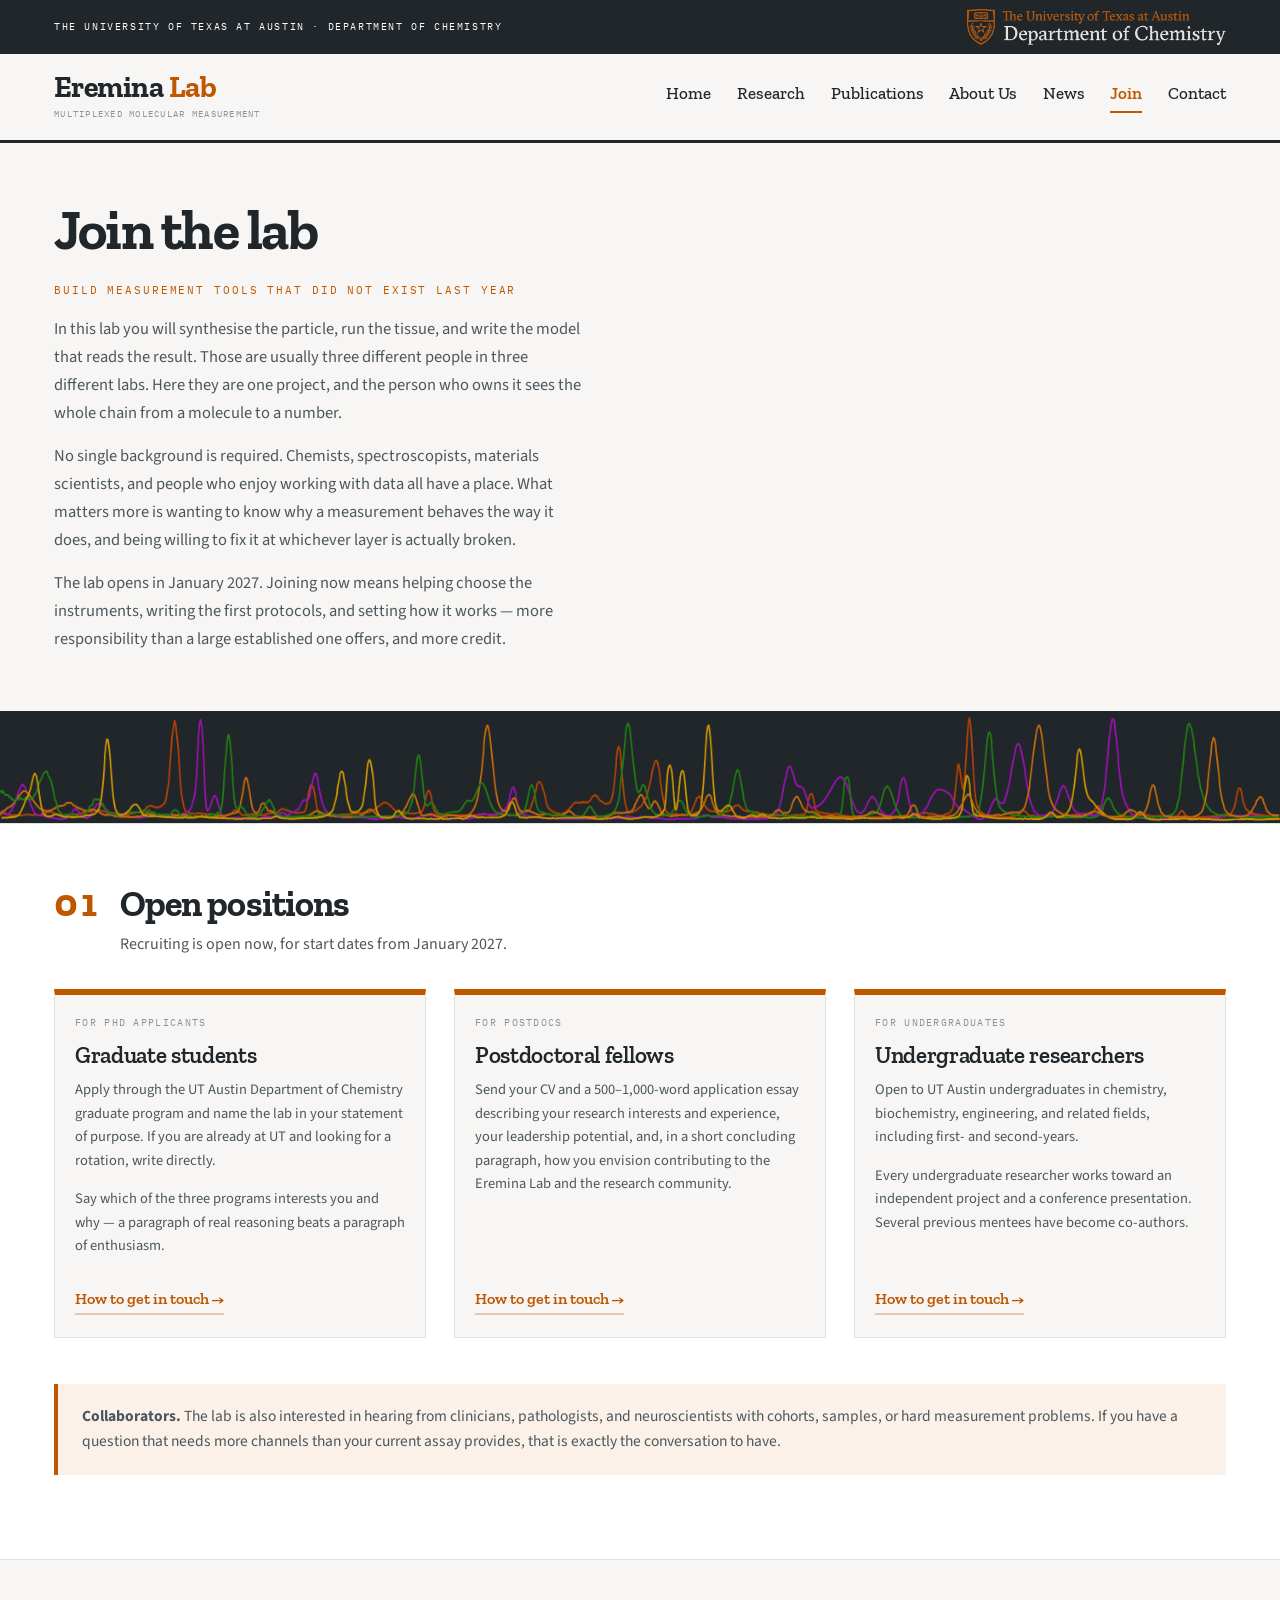
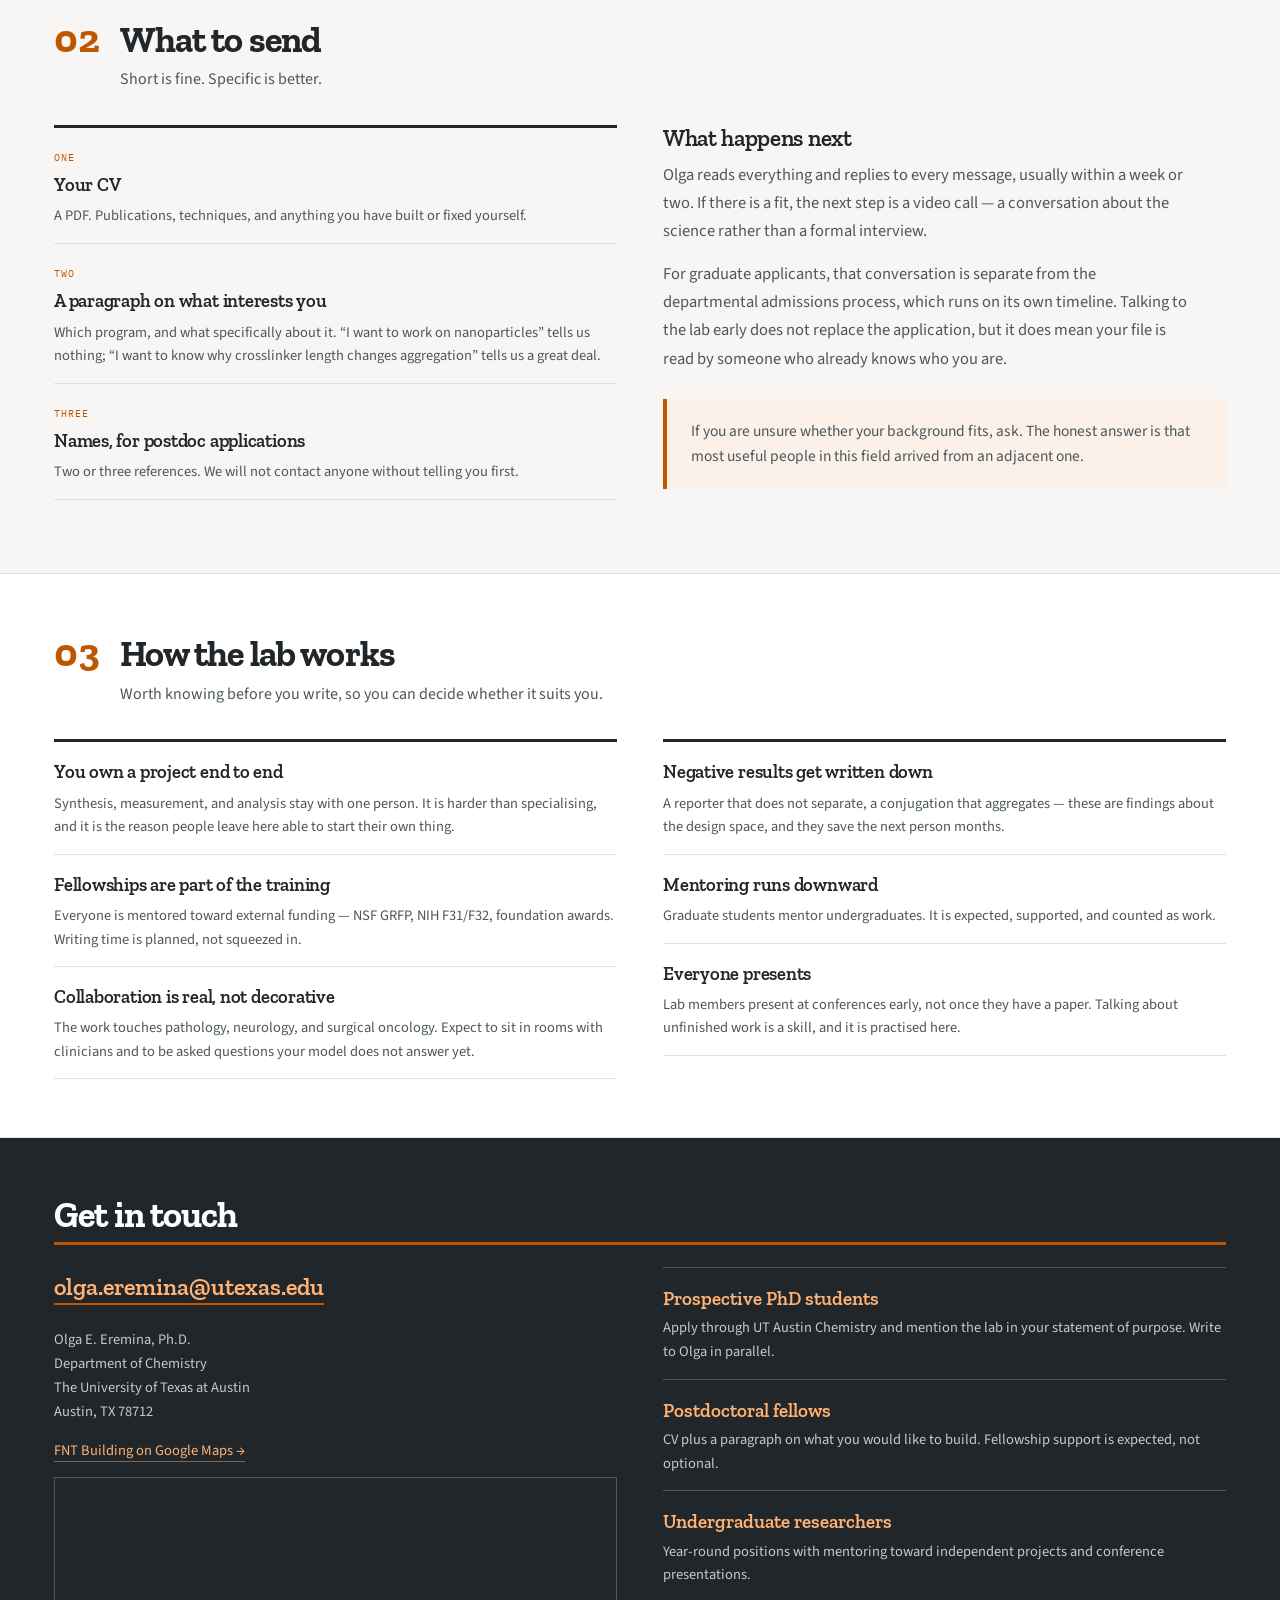
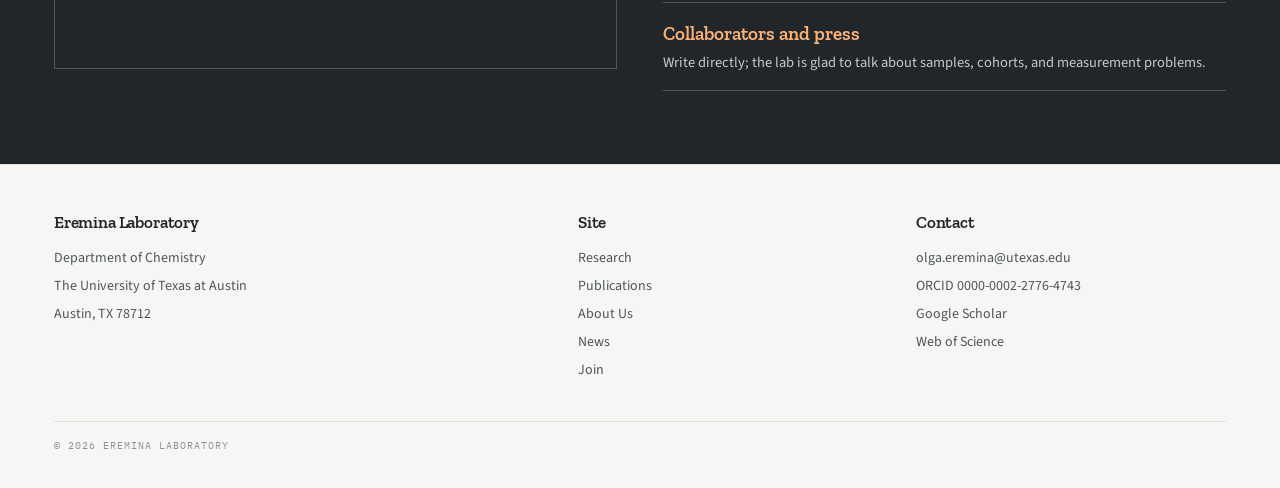
==== join.html @ a2fb1c4e "Email: olga.eremina@utexas.edu" ====
<!doctype html>
<html lang="en">
<head>
<meta charset="utf-8">
<meta name="viewport" content="width=device-width, initial-scale=1">
<meta name="robots" content="noindex, nofollow"><!-- TODO remove at launch. Do not also block crawlers in robots.txt: they must fetch the page to see this. -->
<title>Join the lab — Eremina Lab</title>
<meta name="description" content="Open positions for graduate students, postdoctoral fellows, and undergraduate researchers in the Eremina Laboratory, Department of Chemistry, UT Austin.">
<link rel="preconnect" href="https://fonts.googleapis.com">
<link rel="preconnect" href="https://fonts.gstatic.com" crossorigin>
<link href="https://fonts.googleapis.com/css2?family=Zilla+Slab:ital,wght@0,400;0,500;0,600;0,700;1,400&family=Source+Sans+3:ital,wght@0,400;0,600;1,400&family=IBM+Plex+Mono:wght@400;500&display=swap" rel="stylesheet">
<link rel="stylesheet" href="assets/site.css">
</head>
<body>

<a class="skip" href="#main">Skip to content</a>

<div class="univbar">
  <span><a href="https://www.utexas.edu">The University of Texas at Austin</a> · <a href="https://chemistry.utexas.edu">Department of Chemistry</a></span>
  <a class="utlogo-link" href="https://chemistry.utexas.edu/">
    <img class="utlogo" src="assets/ut-chemistry-logo.png"
         alt="Department of Chemistry home page" width="900" height="125">
  </a>
</div>

<header class="sitehead">
  <a class="brand" href="index.html">
    <b>Eremina <i>Lab</i></b>
    <span>Multiplexed molecular measurement</span>
  </a>
  <button class="navtoggle" type="button">Menu</button>
  <nav class="sitenav" aria-label="Main">
    <ul>
      <li><a href="index.html">Home</a></li>
      <li><a href="research.html">Research</a></li>
      <li><a href="publications.html">Publications</a></li>
      <li><a href="people.html">About Us</a></li>
      <li><a href="news.html">News</a></li>
      <li><a href="join.html" aria-current="page">Join</a></li>
      <li><a href="#contact">Contact</a></li>
    </ul>
  </nav>
</header>

<main id="main">

  <section class="sec">
    <h1>Join the lab</h1>
    <!-- Sentence case in the source; .eyebrow applies text-transform:uppercase,
         so screen readers get real words rather than spelled-out capitals. -->
    <p class="eyebrow">Build measurement tools that did not exist last year</p>
    <div class="prose">
      <p>In this lab you will synthesise the particle, run the tissue, and write the model that reads the result. Those are usually three different people in three different labs. Here they are one project, and the person who owns it sees the whole chain from a molecule to a number.</p>
      <p>No single background is required. Chemists, spectroscopists, materials scientists, and people who enjoy working with data all have a place. What matters more is wanting to know why a measurement behaves the way it does, and being willing to fix it at whichever layer is actually broken.</p>
      <p>The lab opens in January 2027. Joining now means helping choose the instruments, writing the first protocols, and setting how it works — more responsibility than a large established one offers, and more credit.</p>
    </div>
  </section>

  <div class="band strip">
    <img src="assets/research-spectra.png"
         alt="Overlaid Raman spectra of several reporter molecules in orange, green, purple and yellow, each a series of sharp narrow peaks falling at different positions along a shared axis."
         width="3008" height="232">
  </div>

  <!-- ============ positions ============ -->
  <section class="sec white" id="positions">
    <div class="sechead">
      <span class="no">01</span>
      <div>
        <h2>Open positions</h2>
        <p>Recruiting is open now, for start dates from January 2027.</p>
      </div>
    </div>

    <div class="cards">
      <article class="card">
        <p class="code">For PhD applicants</p>
        <h3>Graduate students</h3>
        <p>Apply through the UT Austin Department of Chemistry graduate program and name the lab in your statement of purpose. If you are already at UT and looking for a rotation, write directly.</p>
        <p>Say which of the three programs interests you and why — a paragraph of real reasoning beats a paragraph of enthusiasm.</p>
        <a class="more" href="#contact">How to get in touch →</a>
      </article>

      <article class="card">
        <p class="code">For postdocs</p>
        <h3>Postdoctoral fellows</h3>
        <p>Send your CV and a 500–1,000-word application essay describing your research interests and experience, your leadership potential, and, in a short concluding paragraph, how you envision contributing to the Eremina Lab and the research community.</p>
        <a class="more" href="#contact">How to get in touch →</a>
      </article>

      <article class="card">
        <p class="code">For undergraduates</p>
        <h3>Undergraduate researchers</h3>
        <p>Open to UT Austin undergraduates in chemistry, biochemistry, engineering, and related fields, including first- and second-years.</p>
        <p>Every undergraduate researcher works toward an independent project and a conference presentation. Several previous mentees have become co-authors.</p>
        <a class="more" href="#contact">How to get in touch →</a>
      </article>
    </div>

    <div class="callout" style="margin-top:var(--gap);">
      <p><strong>Collaborators.</strong> The lab is also interested in hearing from clinicians, pathologists, and neuroscientists with cohorts, samples, or hard measurement problems. If you have a question that needs more channels than your current assay provides, that is exactly the conversation to have.</p>
    </div>
  </section>

  <!-- ============ what to send ============ -->
  <section class="sec">
    <div class="sechead">
      <span class="no">02</span>
      <div>
        <h2>What to send</h2>
        <p>Short is fine. Specific is better.</p>
      </div>
    </div>
    <div class="two">
      <ul class="methods">
        <li>
          <span class="tag">One</span>
          <b>Your CV</b>
          <span>A PDF. Publications, techniques, and anything you have built or fixed yourself.</span>
        </li>
        <li>
          <span class="tag">Two</span>
          <b>A paragraph on what interests you</b>
          <span>Which program, and what specifically about it. “I want to work on nanoparticles” tells us nothing; “I want to know why crosslinker length changes aggregation” tells us a great deal.</span>
        </li>
        <li>
          <span class="tag">Three</span>
          <b>Names, for postdoc applications</b>
          <span>Two or three references. We will not contact anyone without telling you first.</span>
        </li>
      </ul>
      <div>
        <div class="prose">
          <h3>What happens next</h3>
          <p>Olga reads everything and replies to every message, usually within a week or two. If there is a fit, the next step is a video call — a conversation about the science rather than a formal interview.</p>
          <p>For graduate applicants, that conversation is separate from the departmental admissions process, which runs on its own timeline. Talking to the lab early does not replace the application, but it does mean your file is read by someone who already knows who you are.</p>
        </div>
        <div class="callout">
          <p>If you are unsure whether your background fits, ask. The honest answer is that most useful people in this field arrived from an adjacent one.</p>
        </div>
      </div>
    </div>
  </section>

  <!-- ============ how the lab works ============ -->
  <section class="sec white">
    <div class="sechead">
      <span class="no">03</span>
      <div>
        <h2>How the lab works</h2>
        <p>Worth knowing before you write, so you can decide whether it suits you.</p>
      </div>
    </div>
    <div class="two">
      <ul class="methods">
        <li><b>You own a project end to end</b><span>Synthesis, measurement, and analysis stay with one person. It is harder than specialising, and it is the reason people leave here able to start their own thing.</span></li>
        <li><b>Fellowships are part of the training</b><span>Everyone is mentored toward external funding — NSF GRFP, NIH F31/F32, foundation awards. Writing time is planned, not squeezed in.</span></li>
        <li><b>Collaboration is real, not decorative</b><span>The work touches pathology, neurology, and surgical oncology. Expect to sit in rooms with clinicians and to be asked questions your model does not answer yet.</span></li>
      </ul>
      <ul class="methods">
        <li><b>Negative results get written down</b><span>A reporter that does not separate, a conjugation that aggregates — these are findings about the design space, and they save the next person months.</span></li>
        <li><b>Mentoring runs downward</b><span>Graduate students mentor undergraduates. It is expected, supported, and counted as work.</span></li>
        <li><b>Everyone presents</b><span>Lab members present at conferences early, not once they have a paper. Talking about unfinished work is a skill, and it is practised here.</span></li>
      </ul>
    </div>
  </section>

  <!-- ============ contact ============ -->
  <section class="sec dark" id="contact">
    <h2>Get in touch</h2>
    <div class="hrule"></div>
    <div class="two">
      <div>
        <p>
          <a href="mailto:olga.eremina@utexas.edu" style="font-family:var(--slab); font-size:clamp(16px,2vw,24px); font-weight:600; color:var(--orange-lt); text-decoration:none; border-bottom:2px solid var(--orange); padding-bottom:2px;">olga.eremina@utexas.edu</a>
        </p>
        <p style="margin-top:22px; font-size:14.5px;">
          Olga E. Eremina, Ph.D.<br>
          Department of Chemistry<br>
          The University of Texas at Austin<br>
          <!-- TODO: add room number once assigned -->
          Austin, TX 78712
        </p>
        <p style="margin-top:10px; font-size:14.5px;">
          <a href="https://www.google.com/maps/search/?api=1&amp;query=Larry+R.+Faulkner+Nano+Science+and+Technology+Building%2C+102+E+24th+St%2C+Austin%2C+TX+78712"
             style="color:var(--orange-lt); text-decoration:none; border-bottom:1px solid rgba(255,178,115,.45);">FNT Building on Google Maps →</a>
        </p>
        <div class="mapbox">
          <iframe title="Map of the Larry R. Faulkner Nano Science and Technology Building (FNT), 102 E 24th St, Austin, TX 78712"
                  src="https://maps.google.com/maps?q=Larry+R.+Faulkner+Nano+Science+and+Technology+Building%2C+102+E+24th+St%2C+Austin%2C+TX+78712&amp;z=16&amp;hl=en&amp;output=embed"
                  loading="lazy" referrerpolicy="no-referrer-when-downgrade"></iframe>
        </div>
      </div>
      <dl>
        <dt>Prospective PhD students</dt>
        <dd>Apply through UT Austin Chemistry and mention the lab in your statement of purpose. Write to Olga in parallel.</dd>
        <dt>Postdoctoral fellows</dt>
        <dd>CV plus a paragraph on what you would like to build. Fellowship support is expected, not optional.</dd>
        <dt>Undergraduate researchers</dt>
        <dd>Year-round positions with mentoring toward independent projects and conference presentations.</dd>
        <dt>Collaborators and press</dt>
        <dd>Write directly; the lab is glad to talk about samples, cohorts, and measurement problems.</dd>
      </dl>
    </div>
  </section>

</main>

<footer class="sitefoot">
  <div>
    <h4>Eremina Laboratory</h4>
    <p>Department of Chemistry</p>
    <p>The University of Texas at Austin</p>
    <p><!-- TODO: add building name, street address, and room once assigned -->Austin, TX 78712</p>
  </div>
  <div>
    <h4>Site</h4>
    <ul>
      <li><a href="research.html">Research</a></li>
      <li><a href="publications.html">Publications</a></li>
      <li><a href="people.html">About Us</a></li>
      <li><a href="news.html">News</a></li>
      <li><a href="join.html">Join</a></li>
    </ul>
  </div>
  <div>
    <h4>Contact</h4>
    <ul>
      <li><a href="mailto:olga.eremina@utexas.edu">olga.eremina@utexas.edu</a></li>
      <li><a href="https://orcid.org/0000-0002-2776-4743">ORCID 0000-0002-2776-4743</a></li>
      <li><a href="publications.html">Google Scholar</a></li>
      <li><a href="https://www.webofscience.com/wos/author/record/1571301">Web of Science</a></li>
    </ul>
  </div>
  <!-- TODO: add the lab's NIH R00 award number once issued -->
  <div class="footnote">
    <span>© 2026 Eremina Laboratory</span>
  </div>
</footer>

<script src="assets/nav.js"></script>
</body>
</html>
---- assets/site.css ----
/* ==========================================================================
   Eremina Research Group — site stylesheet
   Direction 09 "Slab": Zilla Slab display on warm paper, UT burnt orange
   and charcoal, numbered sections, figure-forward.
   ========================================================================== */

:root{
  /* ground */
  --paper:#F7F6F4;
  --white:#FFFFFF;

  /* ink */
  --ink:#20262A;
  --body:#4C575D;
  --steel:#8A9399;
  --mist:#C3CACE;
  --hair:#E2E1DD;
  --hair-2:#EEEDEA;

  /* accent */
  --orange:#BF5700;
  --orange-dk:#8F4100;
  --orange-lt:#FFB273;
  --orange-wash:#FBF1E9;

  /* type */
  --slab:"Zilla Slab",Rockwell,"Roboto Slab",Georgia,serif;
  --sans:"Source Sans 3",-apple-system,BlinkMacSystemFont,"Segoe UI",Helvetica,Arial,sans-serif;
  --mono:"IBM Plex Mono",ui-monospace,"SF Mono",Menlo,Consolas,monospace;

  /* rhythm */
  --pad:clamp(20px,4.5vw,54px);
  --max:1220px;
  --gap:clamp(26px,3.6vw,48px);
}

*{box-sizing:border-box;}
html{scroll-behavior:smooth;}
@media (prefers-reduced-motion:reduce){html{scroll-behavior:auto;}}

body{
  margin:0;
  background:var(--paper);
  color:var(--ink);
  font-family:var(--sans);
  font-size:16px;
  line-height:1.64;
  -webkit-font-smoothing:antialiased;
  text-rendering:optimizeLegibility;
}
:focus-visible{outline:3px solid var(--orange); outline-offset:2px;}
img{max-width:100%; height:auto; display:block;}
canvas{max-width:100%;}

/* --------------------------------------------------------------------------
   Skip link
   -------------------------------------------------------------------------- */
.skip{
  position:absolute; left:-9999px; top:0; z-index:100;
  background:var(--ink); color:#fff; padding:12px 20px; text-decoration:none;
  font-family:var(--slab); font-size:16px;
}
.skip:focus{left:0;}

/* --------------------------------------------------------------------------
   Header
   -------------------------------------------------------------------------- */
.univbar{
  background:var(--ink); color:#fff; padding:9px var(--pad);
  font-family:var(--mono); font-size:10px; letter-spacing:.16em; text-transform:uppercase;
  display:flex; gap:14px; align-items:center; flex-wrap:wrap;
}
/* UT Department of Chemistry lockup — the reversed artwork, light wordmark on
   transparent ground, so it sits on the charcoal bar as supplied. Sized by
   height; the global img{height:auto} would otherwise win. margin-left:auto
   parks it opposite the wordline; when the bar is too narrow for both it wraps
   to its own line rather than crushing the text.
   The anchor is the flex item, so the alignment lives on it, not the image. */
.univbar .utlogo-link{margin-left:auto; flex-shrink:0; display:block; line-height:0;}
.univbar .utlogo{height:clamp(26px,3.2vw,36px); width:auto; transition:opacity .15s ease;}
.univbar .utlogo-link:hover .utlogo{opacity:.78;}
@media (prefers-reduced-motion:reduce){.univbar .utlogo{transition:none;}}
.univbar a{color:#fff; text-decoration:none;}
.univbar .right{margin-left:auto; color:var(--mist);}

.sitehead{
  position:sticky; top:0; z-index:40; background:var(--paper);
  display:flex; align-items:center; gap:clamp(14px,3vw,34px);
  padding:18px var(--pad); border-bottom:3px solid var(--ink);
}
.brand{text-decoration:none; display:block;}
.brand b{
  display:block; font-family:var(--slab); font-size:clamp(23px,2.6vw,30px); font-weight:700;
  letter-spacing:-.018em; color:var(--ink); line-height:1;
}
.brand b i{font-style:normal; color:var(--orange);}
.brand span{
  display:block; font-family:var(--mono); font-size:9px; letter-spacing:.14em;
  text-transform:uppercase; color:var(--steel); margin-top:5px;
}
.sitenav{margin-left:auto;}
.sitenav ul{display:flex; gap:clamp(12px,2vw,26px); margin:0; padding:0; list-style:none;}
.sitenav a{
  color:var(--ink); text-decoration:none; font-family:var(--slab); font-size:17px; font-weight:500;
  padding-bottom:3px; border-bottom:2px solid transparent; display:block;
}
.sitenav a:hover{border-bottom-color:var(--mist);}
.sitenav a[aria-current="page"]{color:var(--orange); border-bottom-color:var(--orange); font-weight:600;}

.navtoggle{
  display:none; margin-left:auto; background:none; border:2px solid var(--ink); color:var(--ink);
  font-family:var(--slab); font-size:15px; font-weight:600; padding:7px 14px; cursor:pointer;
}

/* Sub-navigation — sibling pages under one main nav item */
.subnav{
  display:flex; gap:0; padding:0 var(--pad); border-bottom:1px solid var(--hair);
  background:var(--paper); overflow-x:auto;
}
.subnav a{
  display:block; white-space:nowrap; padding:13px 0 11px; margin-right:28px;
  font-family:var(--slab); font-size:17px; font-weight:500; color:var(--body);
  text-decoration:none; border-bottom:3px solid transparent;
}
.subnav a:hover{color:var(--ink);}
.subnav a[aria-current="page"]{color:var(--ink); font-weight:600; border-bottom-color:var(--orange);}

/* --------------------------------------------------------------------------
   Layout primitives
   -------------------------------------------------------------------------- */
.wrap{max-width:var(--max); margin:0 auto;}
.sec{padding:clamp(34px,4.6vw,58px) var(--pad);}
.sec.white{background:var(--white); border-top:1px solid var(--hair); border-bottom:1px solid var(--hair);}
.sec.tight{padding-top:clamp(24px,3vw,34px);}
.sec + .sec:not(.white){border-top:1px solid var(--hair);}
/* .white already carries its own top and bottom rules — don't double them up */
.sec.white + .sec:not(.white){border-top:none;}
.sec.dark + .sec, .sec + .sec.dark{border-top:none;}

.eyebrow{
  font-family:var(--mono); font-size:10.5px; letter-spacing:.18em; text-transform:uppercase;
  color:var(--orange); margin:0 0 16px;
}
.eyebrow.quiet{color:var(--steel);}

h1{
  font-family:var(--slab); font-size:clamp(32px,5vw,56px); line-height:1.05; font-weight:700;
  letter-spacing:-.026em; margin:0 0 22px; text-wrap:balance;
}
h1 em{font-style:normal; color:var(--orange);}
h2{
  font-family:var(--slab); font-size:clamp(25px,3.1vw,36px); font-weight:700;
  letter-spacing:-.024em; margin:0 0 8px; line-height:1.05; text-wrap:balance;
}
h3{
  font-family:var(--slab); font-size:clamp(19px,2.1vw,23px); font-weight:600;
  letter-spacing:-.014em; margin:0 0 9px; line-height:1.2;
}
h4{font-family:var(--slab); font-size:18px; font-weight:600; letter-spacing:-.01em; margin:0 0 8px;}

p{margin:0 0 15px;}
p:last-child{margin-bottom:0;}
.lede{font-size:clamp(16px,1.6vw,18.5px); line-height:1.68; color:var(--body); max-width:60ch;}
.prose{max-width:66ch;}
.prose p{color:var(--body); font-size:16.5px; line-height:1.7;}
.prose strong{color:var(--ink); font-weight:600;}
/* :not(.btn) — otherwise this beats .btn on specificity and paints
   button labels orange on an orange fill */
.prose a:not(.btn){color:var(--orange); text-decoration:none; border-bottom:1px solid rgba(191,87,0,.32);}
.prose a:not(.btn):hover{border-bottom-color:var(--orange);}

/* numbered section header */
.sechead{
  display:grid; grid-template-columns:auto 1fr; gap:20px; align-items:baseline;
  margin-bottom:clamp(22px,3vw,32px);
}
.sechead .no{
  font-family:var(--slab); font-size:clamp(26px,3.2vw,40px); font-weight:700; color:var(--orange);
  letter-spacing:-.03em; line-height:1; font-variant-numeric:tabular-nums;
}
.sechead p{margin:0; color:var(--body); max-width:62ch; font-size:16px;}

.hrule{height:3px; background:var(--ink); margin:0 0 22px;}
.hrule.orange{background:var(--orange);}

/* Pending details — reads as awaiting content, not as content.
   Search the HTML for "tbd" to find every one. */
.tbd{color:var(--steel); font-style:italic;}
.dark .tbd{color:var(--mist);}

/* --------------------------------------------------------------------------
   Buttons
   -------------------------------------------------------------------------- */
.btn{
  display:inline-block; background:var(--orange); color:#fff; padding:12px 26px;
  text-decoration:none; font-family:var(--slab); font-size:17px; font-weight:600;
  border:2px solid var(--orange);
}
.btn:hover{background:var(--orange-dk); border-color:var(--orange-dk);}
.btn.ghost{background:transparent; color:var(--ink); border-color:var(--ink);}
.btn.ghost:hover{background:var(--ink); color:#fff;}
.btn.light{background:#fff; color:var(--ink); border-color:#fff;}
.btn.light:hover{background:var(--orange); border-color:var(--orange); color:#fff;}
.btnrow{display:flex; gap:12px; flex-wrap:wrap; margin-top:22px;}

/* --------------------------------------------------------------------------
   Figures — the site's main visual material
   -------------------------------------------------------------------------- */
/* Figures carry no visible caption — the surrounding prose does that work.
   The alt attribute still describes each one in full for screen readers. */
figure.fig{
  margin:0; background:var(--white); border:1px solid var(--hair); padding:18px;
}
.sec.white figure.fig{background:var(--paper);}
figure.fig img{width:100%;}
figure.fig.plain{border:none; background:none; padding:0;}

/* spectrum divider band */
.band{background:var(--ink); position:relative; overflow:hidden;}

/* .band.strip — the overlaid-spectra graphic used as every divider on the
   site. Its own ground is #21262B, a hair off --ink, so it sits in the band
   without the background needing to be stripped out.

   Height matches the canvas bands exactly, so every divider on the site is the
   same weight. No object-fit, so the graphic fills the box — which is what the
   canvas bands already do: a 1600x220 bitmap stretched into a 1440x112 slot.
   Filling keeps every peak on screen at any width; cropping to preserve the
   ratio would instead show a magnified slice on a phone.

   It sweeps in left to right like the canvas bands elsewhere: spectra.js eases
   by 1-(1-p)^3, and cubic-bezier(.215,.61,.355,1) is that curve. The duration
   is 1.25x spectra.js's 1500ms — deliberately a touch slower here. `both`
   holds the strip hidden until the sweep starts and full once it ends. */
.band.strip img{
  display:block; width:100%; height:clamp(76px,9vw,112px);
  animation:strip-draw 1.875s cubic-bezier(.215,.61,.355,1) both;
}
@keyframes strip-draw{
  from{clip-path:inset(0 100% 0 0);}
  to{clip-path:inset(0 0 0 0);}
}
/* spectra.js skips its animation under the same condition */
@media (prefers-reduced-motion:reduce){
  .band.strip img{animation:none;}
}

/* .band.illus — full-bleed illustration strip above the hero. object-fit:cover
   lets one crop serve every width: the source band is taller than the strip
   ever renders, so narrow screens keep a usable depth instead of a sliver. */
.band.illus img{
  display:block; width:100%; height:clamp(90px,14vw,190px); object-fit:cover;
}


/* --------------------------------------------------------------------------
   Embedded map — small locator window under a contact address
   -------------------------------------------------------------------------- */
/* line-height:0 kills the inline-descender gap an iframe would leave under
   itself inside the border. */
.mapbox{
  margin-top:14px; border:1px solid var(--hair); background:var(--white);
  line-height:0;
}
.mapbox iframe{width:100%; height:190px; border:0; display:block;}
/* on the dark join panel the paper-white frame would glare */
.dark .mapbox{border-color:rgba(255,255,255,.22); background:transparent;}

/* --------------------------------------------------------------------------
   Key facts / stats
   -------------------------------------------------------------------------- */
.keyfacts{margin:0; border-top:3px solid var(--ink);}
.keyfacts > div{display:flex; gap:16px; align-items:baseline; padding:13px 0; border-bottom:1px solid var(--hair);}
.keyfacts dt{
  font-family:var(--slab); font-size:26px; font-weight:700; color:var(--orange);
  min-width:2.7em; letter-spacing:-.02em; line-height:1; font-variant-numeric:tabular-nums;
}
.keyfacts dd{
  margin:0; font-family:var(--mono); font-size:10px; letter-spacing:.11em; text-transform:uppercase;
  color:var(--steel); line-height:1.6;
}
.keyfacts dd a{color:var(--body); text-decoration:none; border-bottom:1px solid var(--hair);}
.keyfacts dd a:hover{color:var(--orange); border-bottom-color:var(--orange);}

/* --------------------------------------------------------------------------
   Cards
   -------------------------------------------------------------------------- */
.cards{display:grid; grid-template-columns:repeat(3,1fr); gap:clamp(16px,2.4vw,28px);}
.cards.two{grid-template-columns:repeat(2,1fr);}
.card{
  background:var(--white); border:1px solid var(--hair); border-top:6px solid var(--orange);
  padding:20px 20px 22px; display:flex; flex-direction:column;
}
.sec.white .card{background:var(--paper);}
.card .code{
  font-family:var(--mono); font-size:10px; letter-spacing:.13em; text-transform:uppercase;
  color:var(--steel); margin:0 0 10px;
}
.card p{font-size:14.5px; line-height:1.62; color:var(--body);}
.card .more{
  margin-top:auto; padding-top:14px;
  font-family:var(--slab); font-size:16px; font-weight:600; color:var(--orange);
  text-decoration:none; border-bottom:2px solid rgba(191,87,0,.3); align-self:flex-start;
}
.card .more:hover{border-bottom-color:var(--orange);}
.card img{border:1px solid var(--hair); margin-bottom:16px;}

/* --------------------------------------------------------------------------
   Two-column split
   -------------------------------------------------------------------------- */
.two{display:grid; grid-template-columns:1fr 1fr; gap:var(--gap); align-items:start;}
.two.wide-left{grid-template-columns:1.35fr 1fr;}
.two.wide-right{grid-template-columns:1fr 1.35fr;}

/* --------------------------------------------------------------------------
   Definition-style method lists
   -------------------------------------------------------------------------- */
.methods{margin:0; padding:0; list-style:none;}
.methods li{padding:15px 0; border-bottom:1px solid var(--hair);}
.methods li:first-child{border-top:3px solid var(--ink);}
.methods b{
  display:block; font-family:var(--slab); font-size:18.5px; font-weight:600; margin-bottom:4px;
  letter-spacing:-.012em;
}
.methods span{display:block; font-size:14.5px; line-height:1.62; color:var(--body);}
.methods .tag{
  display:inline-block; font-family:var(--mono); font-size:9.5px; letter-spacing:.11em;
  text-transform:uppercase; color:var(--orange); margin-bottom:5px;
}

/* --------------------------------------------------------------------------
   Publications
   -------------------------------------------------------------------------- */
/* rule sits on the list, not the first item, so filtering can't strip it */
.pubs ol{list-style:none; margin:0; padding:0; border-top:3px solid var(--ink);}
.pubs li{
  display:grid; grid-template-columns:52px 1fr; gap:18px; align-items:baseline;
  padding:14px 0; border-bottom:1px solid var(--hair);
}
/* display:grid would otherwise defeat the hidden attribute used by the filter */
.pubs li[hidden]{display:none;}
.pubs .n{
  font-family:var(--slab); font-size:17px; font-weight:600; color:var(--orange);
  font-variant-numeric:tabular-nums; line-height:1.3;
}
.pubs .t{font-size:15.5px; line-height:1.5;}
.pubs .t a{color:var(--ink); text-decoration:none; border-bottom:1px solid var(--hair);}
.pubs .t a:hover{border-bottom-color:var(--orange); color:var(--orange);}
.pubs .m{display:block; margin-top:4px; font-size:13.5px; color:var(--body);}
.pubs .m i{font-style:italic;}
.pubs .m .yr{font-family:var(--mono); font-size:12px; color:var(--steel); letter-spacing:.03em;}
.pubs .flag{
  display:inline-block; font-family:var(--mono); font-size:9.5px; letter-spacing:.1em;
  text-transform:uppercase; color:var(--orange); background:var(--orange-wash);
  padding:2px 7px; margin-left:6px; vertical-align:1px;
}
.pubs h3{margin-top:clamp(30px,4vw,44px);}
.pubs h3:first-of-type{margin-top:0;}

/* --------------------------------------------------------------------------
   People
   -------------------------------------------------------------------------- */
.roster{display:grid; grid-template-columns:repeat(auto-fit,minmax(150px,1fr)); gap:22px;}
.person .av{
  aspect-ratio:1/1; background:var(--white); border:1px solid var(--hair);
  position:relative; overflow:hidden; margin-bottom:12px;
}
.person .av::after{
  content:""; position:absolute; inset:0;
  background:radial-gradient(circle at 50% 36%, #E6E5E1 0 20%, transparent 21%),
             radial-gradient(ellipse 60% 42% at 50% 104%, #E6E5E1 0 70%, transparent 71%);
}
/* a real portrait — kill the drawn silhouette underneath it */
.person .av.photo::after{content:none;}
.person .av img{display:block; width:100%; height:100%; object-fit:cover;}
.person.open .av{border-style:dashed;}
.person.open .av::after{background:none;}
.person.open .av::before{
  content:"+"; position:absolute; inset:0; display:grid; place-items:center;
  color:var(--mist); font-size:32px; font-weight:300; font-family:var(--sans);
}
.person b{display:block; font-family:var(--slab); font-size:17.5px; font-weight:600; letter-spacing:-.012em; line-height:1.2;}
/* block, so a tile can stack more than one role line */
.person span{display:block; font-size:13px; color:var(--body); line-height:1.45;}

/* a roster tile that links through to a member's own page */
a.person{display:block; text-decoration:none; color:inherit;}
a.person .av{transition:border-color .15s ease;}
a.person:hover b{color:var(--orange);}
a.person:hover .av{border-color:var(--orange);}
@media (prefers-reduced-motion:reduce){a.person .av{transition:none;}}

/* alumni / mentee table */
.tbl{width:100%; border-collapse:collapse;}
.tbl caption{
  text-align:left; font-family:var(--mono); font-size:10px; letter-spacing:.14em;
  text-transform:uppercase; color:var(--steel); padding-bottom:12px;
}
.tbl th{
  text-align:left; font-family:var(--mono); font-size:9.5px; letter-spacing:.12em;
  text-transform:uppercase; color:var(--steel); font-weight:500;
  padding:0 16px 9px 0; border-bottom:2px solid var(--ink);
}
.tbl td{padding:12px 16px 12px 0; border-bottom:1px solid var(--hair); font-size:14.5px; vertical-align:top;}
.tbl td:first-child{font-weight:600; white-space:nowrap;}
.tbl .yrs{font-family:var(--mono); font-size:12px; color:var(--steel); white-space:nowrap; font-variant-numeric:tabular-nums;}
.tbl-wrap{overflow-x:auto;}
.tbl-wrap table{min-width:560px;}

/* --------------------------------------------------------------------------
   News
   -------------------------------------------------------------------------- */
.news{list-style:none; margin:0; padding:0;}
.news li{
  display:grid; grid-template-columns:132px 1fr; gap:22px;
  padding:16px 0; border-bottom:1px solid var(--hair);
}
.news li:first-child{border-top:3px solid var(--ink);}
.news time{
  font-family:var(--mono); font-size:11px; letter-spacing:.09em; text-transform:uppercase;
  color:var(--steel); padding-top:3px;
}
.news h4{margin-bottom:5px;}
.news p{font-size:14.5px; color:var(--body); line-height:1.6;}
.news .kind{
  display:inline-block; font-family:var(--mono); font-size:9px; letter-spacing:.11em;
  text-transform:uppercase; color:var(--orange); background:var(--orange-wash);
  padding:2px 7px; margin-left:8px; vertical-align:2px;
}

/* Deep links from the homepage rail would otherwise land beneath the sticky
   header — hold the item clear of it. */
.news li[id]{scroll-margin-top:96px;}

/* .news.shots — News page, where every item carries a photo column. Scoped to
   the modifier so the homepage lists, whose items have no .shot child, keep
   their two-column grid instead of dropping text into the picture slot. */
.news.shots li{grid-template-columns:132px 1fr 210px;}
/* The frame lives on the image, not on .shot — a credit line has to sit below
   it without being clipped, and some photos carry one as a licence condition. */
.news .shot{min-width:0;}
.news .shot img{
  display:block; width:100%; aspect-ratio:4/3; object-fit:cover;
  background:var(--white); border:1px solid var(--hair);
}
/* awaiting a picture — dashed, as the portrait placeholders on People are */
.news .shot.empty{
  aspect-ratio:4/3; background:var(--paper); border:1px dashed var(--hair);
}
/* attribution for third-party images; quiet, but it must be legible */
.news .credit{
  margin:6px 0 0; font-family:var(--mono); font-size:9.5px; letter-spacing:.05em;
  line-height:1.55; color:var(--steel);
}
.news .credit a{color:var(--steel); text-decoration:none; border-bottom:1px solid var(--hair);}
.news .credit a:hover{color:var(--orange); border-bottom-color:var(--orange);}

/* compact news, for the homepage rail — a date, a linked headline, and one
   short line. The headline carries the link; the full item lives on News. */
.news.compact li{grid-template-columns:1fr; gap:0; padding:12px 0;}
.news.compact time{padding-top:0; display:block; margin-bottom:4px;}
.news.compact h4{font-size:15.5px; font-weight:600; margin-bottom:3px;}
.news.compact p{font-size:13.5px; line-height:1.55;}
.news.compact a{color:var(--ink); text-decoration:none; border-bottom:1px solid var(--hair);}
.news.compact a:hover{border-bottom-color:var(--orange); color:var(--orange);}

/* --------------------------------------------------------------------------
   Callout / join band
   -------------------------------------------------------------------------- */
.dark{background:var(--ink); color:#fff;}
.dark h2, .dark h3{color:#fff;}
.dark p{color:var(--mist);}
.dark .hrule{background:var(--orange);}
.dark dl{margin:0; border-top:1px solid rgba(255,255,255,.22);}
.dark dt{font-family:var(--slab); font-size:19px; font-weight:600; margin-top:15px; color:var(--orange-lt);}
.dark dd{margin:2px 0 15px; font-size:14.5px; color:var(--mist); padding-bottom:15px; border-bottom:1px solid rgba(255,255,255,.22);}
.dark a{color:#fff;}

.callout{
  background:var(--orange-wash); border-left:4px solid var(--orange);
  padding:20px 24px; margin:26px 0;
}
.callout p{color:var(--body); font-size:15.5px;}
.callout p:first-child{margin-top:0;}

/* --------------------------------------------------------------------------
   Footer
   -------------------------------------------------------------------------- */
.sitefoot{
  border-top:1px solid var(--hair); padding:clamp(28px,3.6vw,44px) var(--pad) 34px;
  display:grid; grid-template-columns:1.6fr 1fr 1fr; gap:28px;
}
.sitefoot h4{font-family:var(--slab); font-size:17px; font-weight:600; margin:0 0 10px;}
.sitefoot p{margin:0 0 5px; font-size:14px; color:var(--body);}
.sitefoot ul{list-style:none; margin:0; padding:0;}
.sitefoot li{margin-bottom:5px; font-size:14px;}
.sitefoot a{color:var(--body); text-decoration:none; border-bottom:1px solid transparent;}
.sitefoot a:hover{color:var(--orange); border-bottom-color:var(--orange);}
.footnote{
  grid-column:1/-1; border-top:1px solid var(--hair); padding-top:16px; margin-top:6px;
  font-family:var(--mono); font-size:10px; letter-spacing:.1em; text-transform:uppercase; color:var(--steel);
  display:flex; gap:18px; flex-wrap:wrap;
}
.footnote a{color:var(--steel);}

/* --------------------------------------------------------------------------
   Responsive
   -------------------------------------------------------------------------- */
@media (max-width:960px){
  .cards{grid-template-columns:1fr 1fr;}
  .sitefoot{grid-template-columns:1fr 1fr;}
}
@media (max-width:820px){
  .navtoggle{display:block;}
  .sitenav{
    display:none; position:absolute; top:100%; left:0; right:0;
    background:var(--paper); border-bottom:3px solid var(--ink); padding:6px var(--pad) 18px;
  }
  .sitenav.open{display:block;}
  .sitenav ul{flex-direction:column; gap:0;}
  .sitenav a{padding:11px 0; border-bottom:1px solid var(--hair);}
  .sitenav a[aria-current="page"]{border-bottom-color:var(--hair);}

  .cards,.cards.two{grid-template-columns:1fr;}
  .two,.two.wide-left,.two.wide-right{grid-template-columns:1fr;}
  .sechead{grid-template-columns:1fr; gap:6px;}
  .news li{grid-template-columns:1fr; gap:4px;}
  /* needs its own entry — .news.shots li outranks .news li above */
  .news.shots li{grid-template-columns:1fr; gap:10px;}
  .news .shot{max-width:340px;}
  .news time{padding-top:0;}
  .pubs li{grid-template-columns:38px 1fr; gap:12px;}
  .sitefoot{grid-template-columns:1fr;}
}
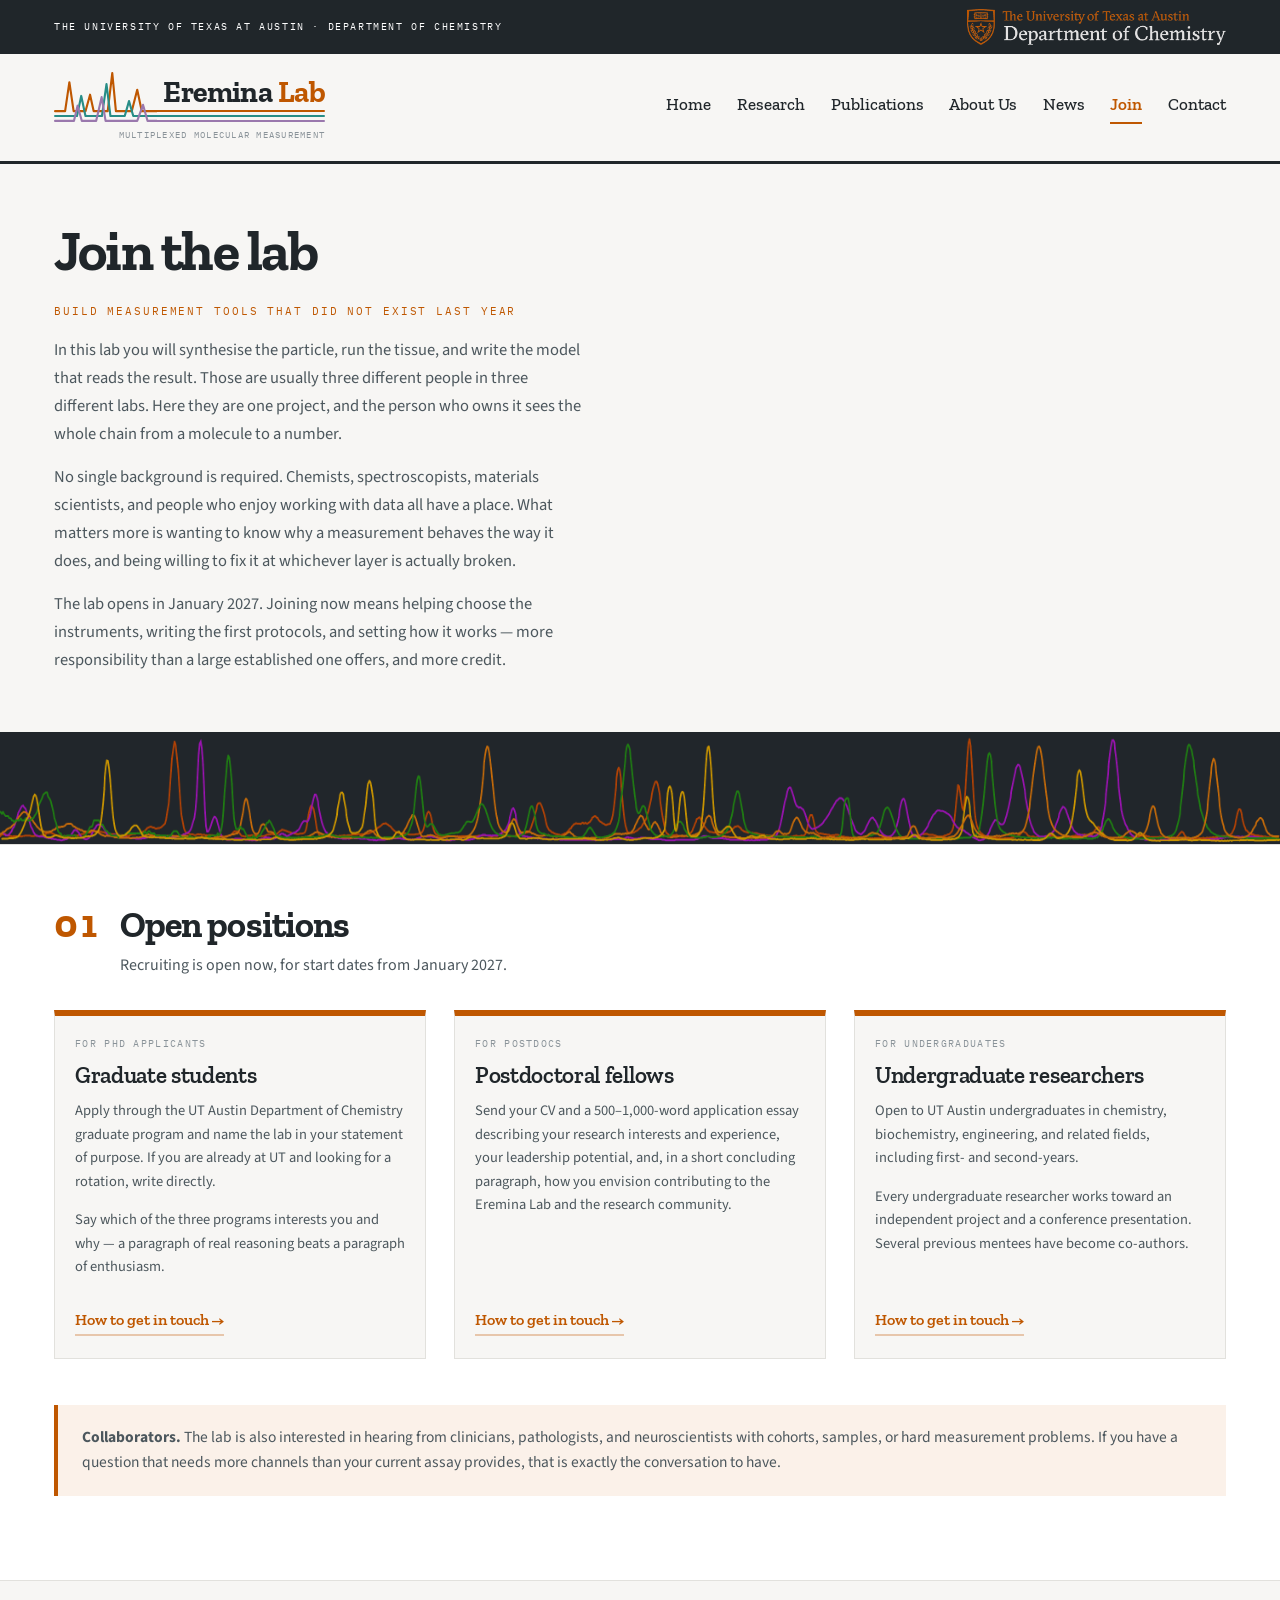
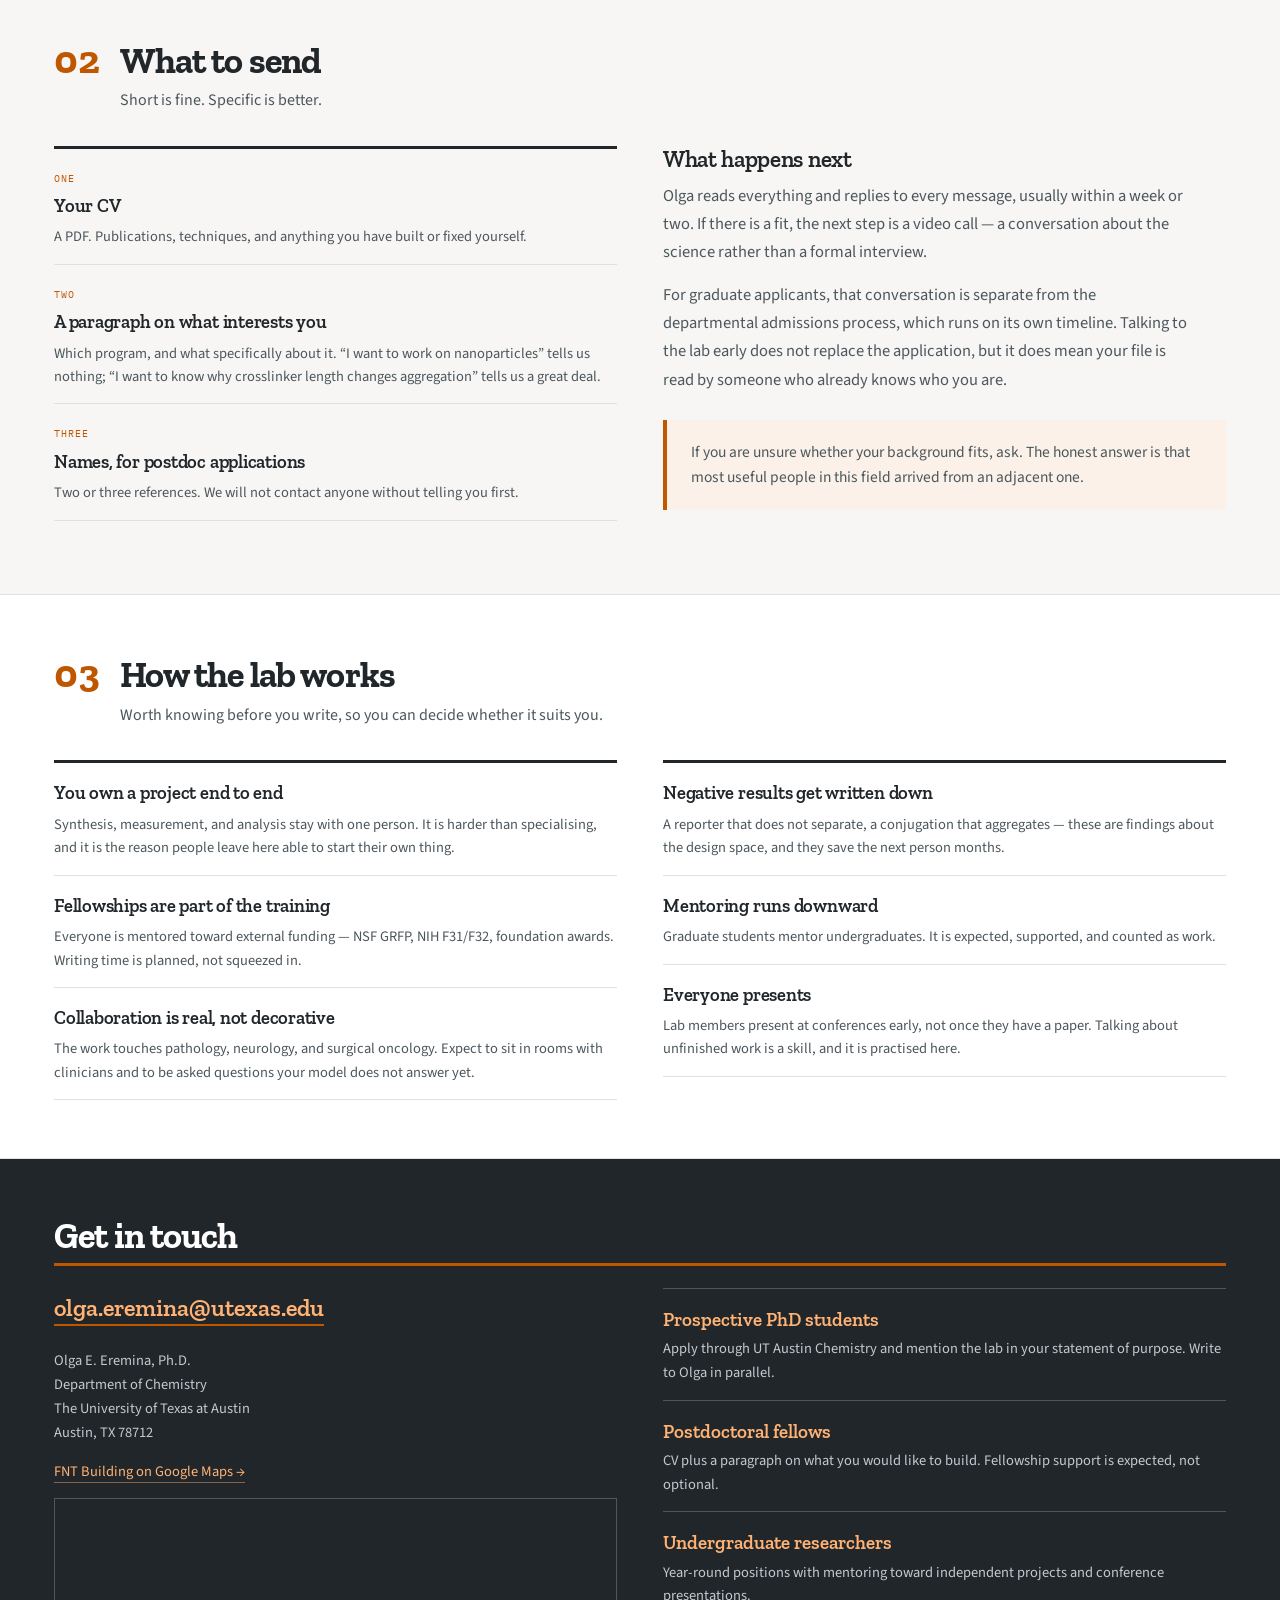
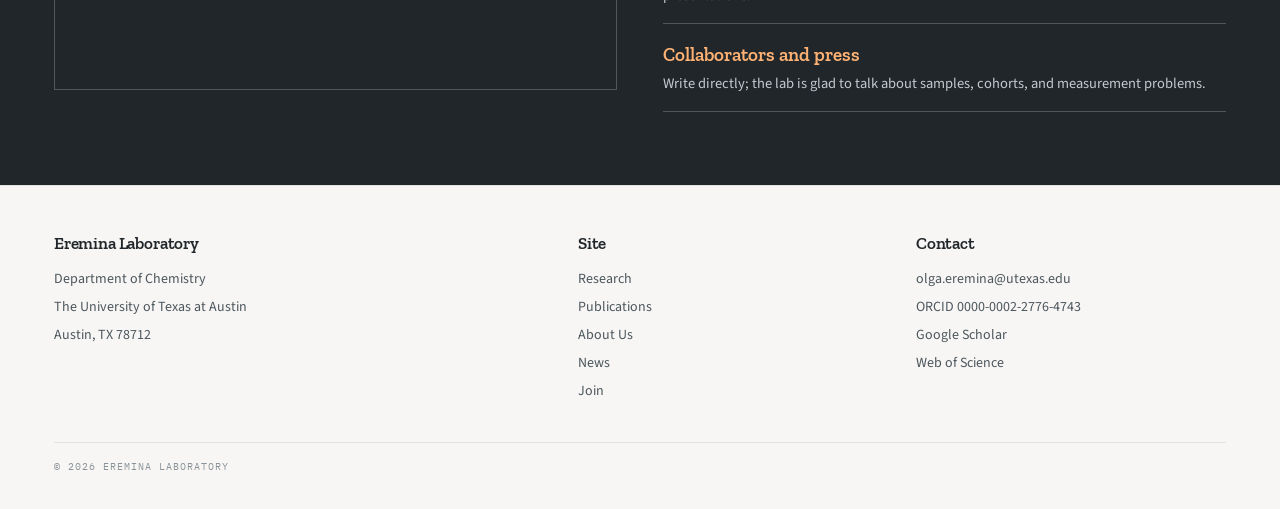
==== commit 617cc75b: "Header: Raman-spectra logo mark with baselines continuing under the name" ====
--- a/join.html
+++ b/join.html
@@ -25,7 +25,9 @@
 
 <header class="sitehead">
   <a class="brand" href="index.html">
+    <img class="brand-mark" src="assets/logo-mark.svg" alt="" width="339" height="164">
     <b>Eremina <i>Lab</i></b>
+    <span class="brand-lines" aria-hidden="true"><i></i><i></i><i></i></span>
     <span>Multiplexed molecular measurement</span>
   </a>
   <button class="navtoggle" type="button">Menu</button>
--- a/assets/site.css
+++ b/assets/site.css
@@ -88,16 +88,37 @@
   display:flex; align-items:center; gap:clamp(14px,3vw,34px);
   padding:18px var(--pad); border-bottom:3px solid var(--ink);
 }
-.brand{text-decoration:none; display:block;}
+/* Brand: the logo mark, then the name, with the mark's three baselines carried
+   on under the name. Everything is sized from --mk (the mark's height) in units
+   of the mark's own 164-unit viewBox, so the CSS lines meet the SVG ones exactly. */
+.brand{
+  --mk:clamp(40px,4.4vw,50px); --u:calc(var(--mk) / 164);
+  text-decoration:none; display:grid; grid-template-columns:calc(338.5 * var(--u)) auto;
+  grid-template-rows:calc(125 * var(--u)) calc(39 * var(--u)) auto;
+  justify-content:start;
+}
+.brand-mark{grid-row:1 / 3; grid-column:1; display:block; height:var(--mk); width:auto; align-self:end;}
 .brand b{
+  grid-row:1; grid-column:2; align-self:end; padding:0 0 calc(10 * var(--u)) 6px;
   display:block; font-family:var(--slab); font-size:clamp(23px,2.6vw,30px); font-weight:700;
   letter-spacing:-.018em; color:var(--ink); line-height:1;
 }
 .brand b i{font-style:normal; color:var(--orange);}
 .brand span{
+  grid-row:3; grid-column:1 / 3; justify-self:end;
   display:block; font-family:var(--mono); font-size:9px; letter-spacing:.14em;
-  text-transform:uppercase; color:var(--steel); margin-top:5px;
-}
+  text-transform:uppercase; color:var(--steel); margin-top:6px;
+}
+.brand .brand-lines{
+  grid-row:2; grid-column:2; justify-self:stretch; position:relative; margin:0;
+}
+.brand-lines i{
+  position:absolute; left:0; right:0; height:calc(7 * var(--u));
+  border-radius:0 99px 99px 0;
+}
+.brand-lines i:nth-child(1){top:0;                      background:#BF5700;}
+.brand-lines i:nth-child(2){top:calc(16 * var(--u));    background:#278D87;}
+.brand-lines i:nth-child(3){top:calc(32 * var(--u));    background:#9A78AD;}
 .sitenav{margin-left:auto;}
 .sitenav ul{display:flex; gap:clamp(12px,2vw,26px); margin:0; padding:0; list-style:none;}
 .sitenav a{
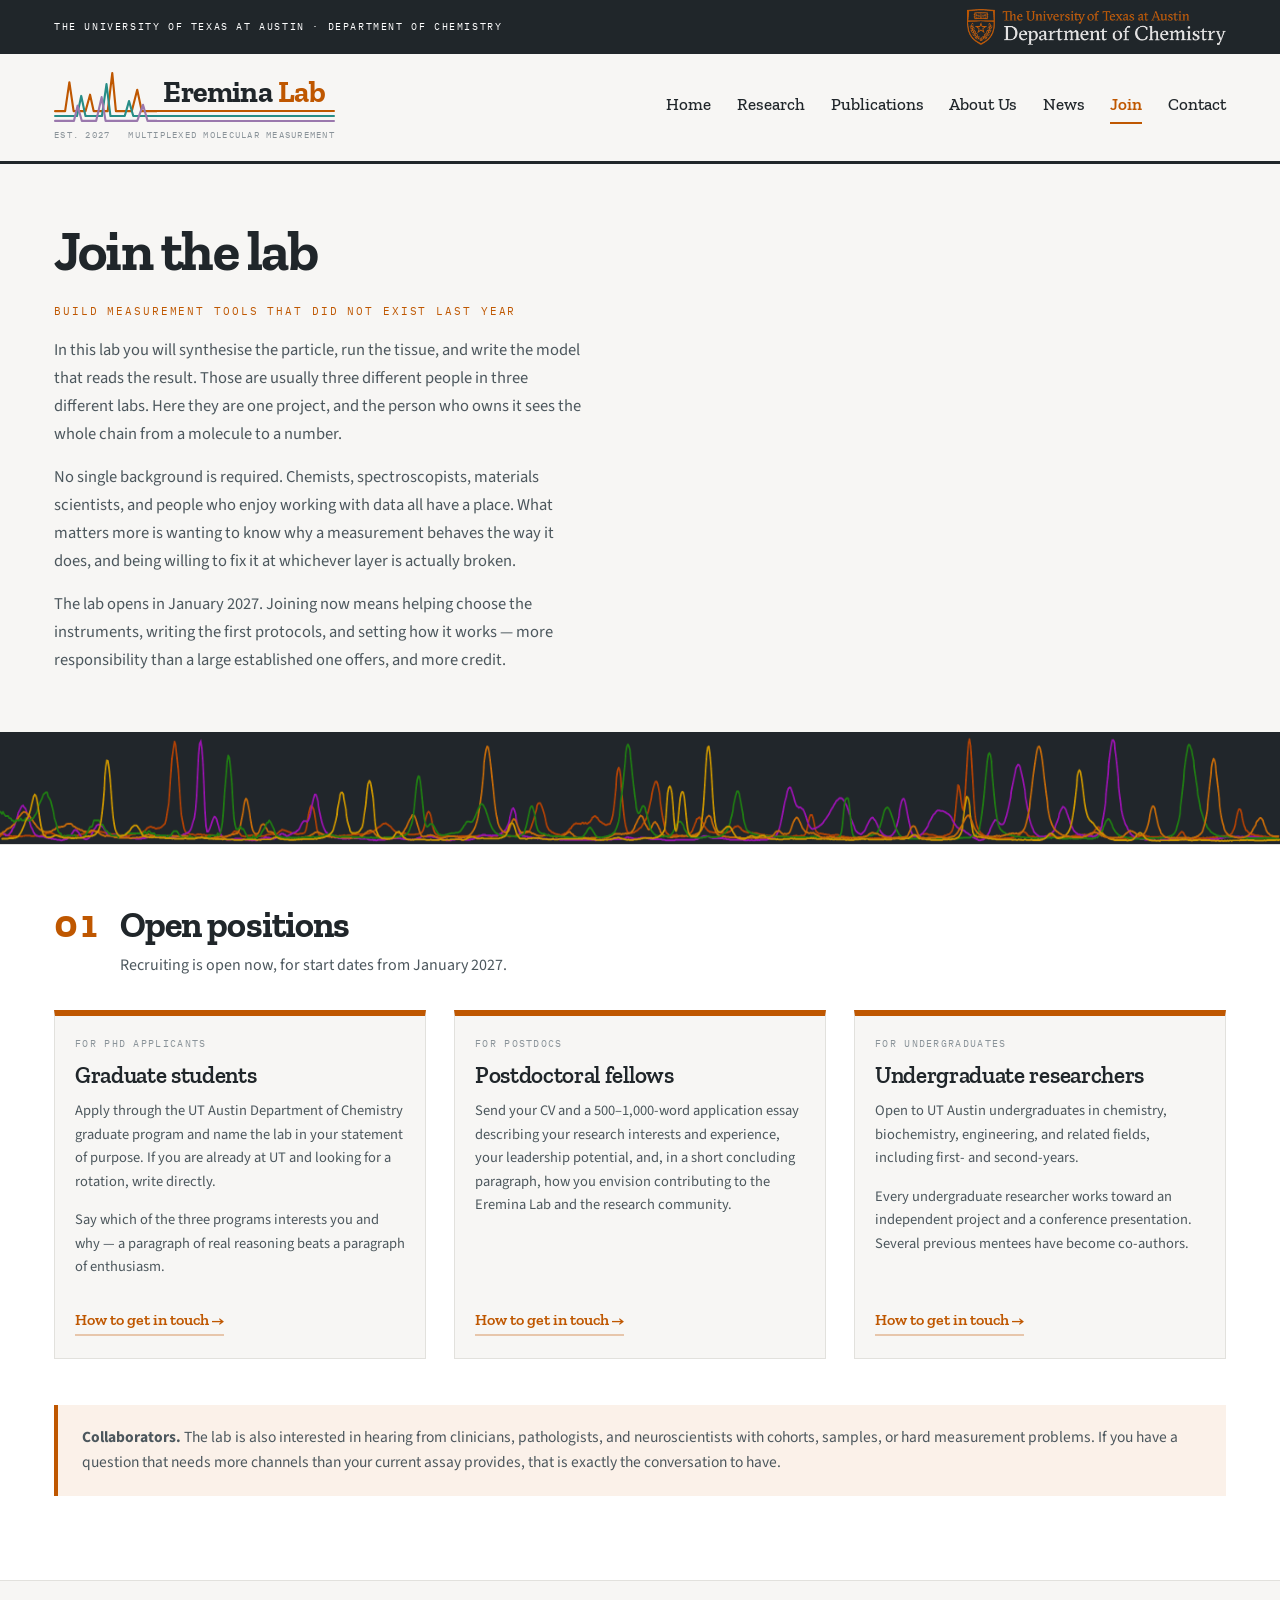
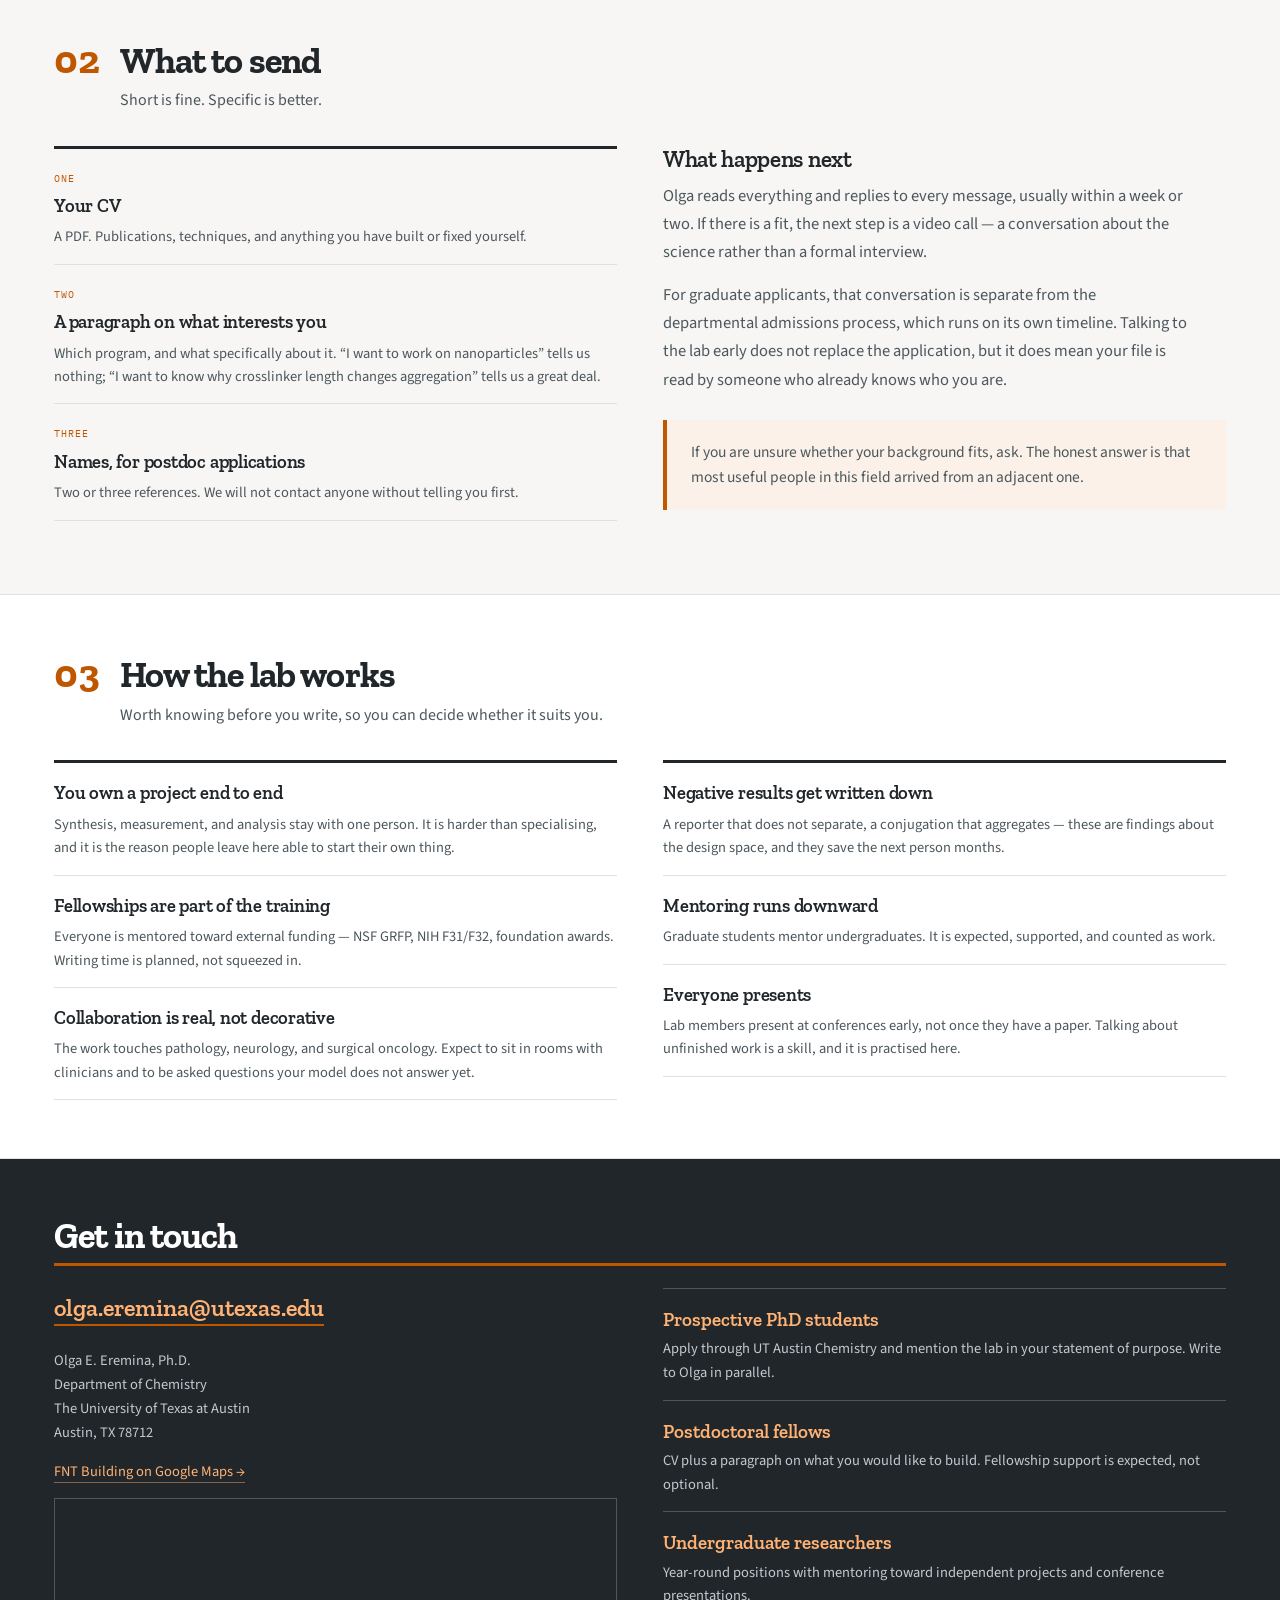
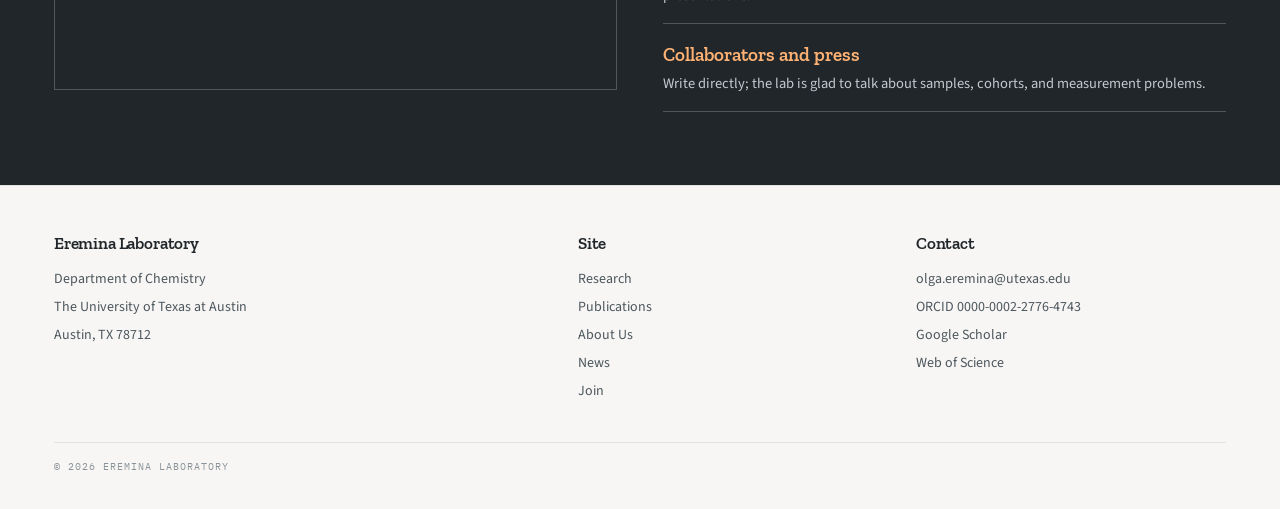
==== commit 50004b50: "Header: add Est. 2027" ====
--- a/join.html
+++ b/join.html
@@ -28,7 +28,7 @@
     <img class="brand-mark" src="assets/logo-mark.svg" alt="" width="339" height="164">
     <b>Eremina <i>Lab</i></b>
     <span class="brand-lines" aria-hidden="true"><i></i><i></i><i></i></span>
-    <span>Multiplexed molecular measurement</span>
+    <span class="brand-sub"><small>Est. 2027</small><small>Multiplexed molecular measurement</small></span>
   </a>
   <button class="navtoggle" type="button">Menu</button>
   <nav class="sitenav" aria-label="Main">
--- a/assets/site.css
+++ b/assets/site.css
@@ -109,6 +109,9 @@
   display:block; font-family:var(--mono); font-size:9px; letter-spacing:.14em;
   text-transform:uppercase; color:var(--steel); margin-top:6px;
 }
+/* "Est. 2027" under the mark, the tagline at the far end of the lines */
+.brand .brand-sub{justify-self:stretch; display:flex; justify-content:space-between; gap:18px;}
+.brand-sub small{font-size:inherit;}
 .brand .brand-lines{
   grid-row:2; grid-column:2; justify-self:stretch; position:relative; margin:0;
 }
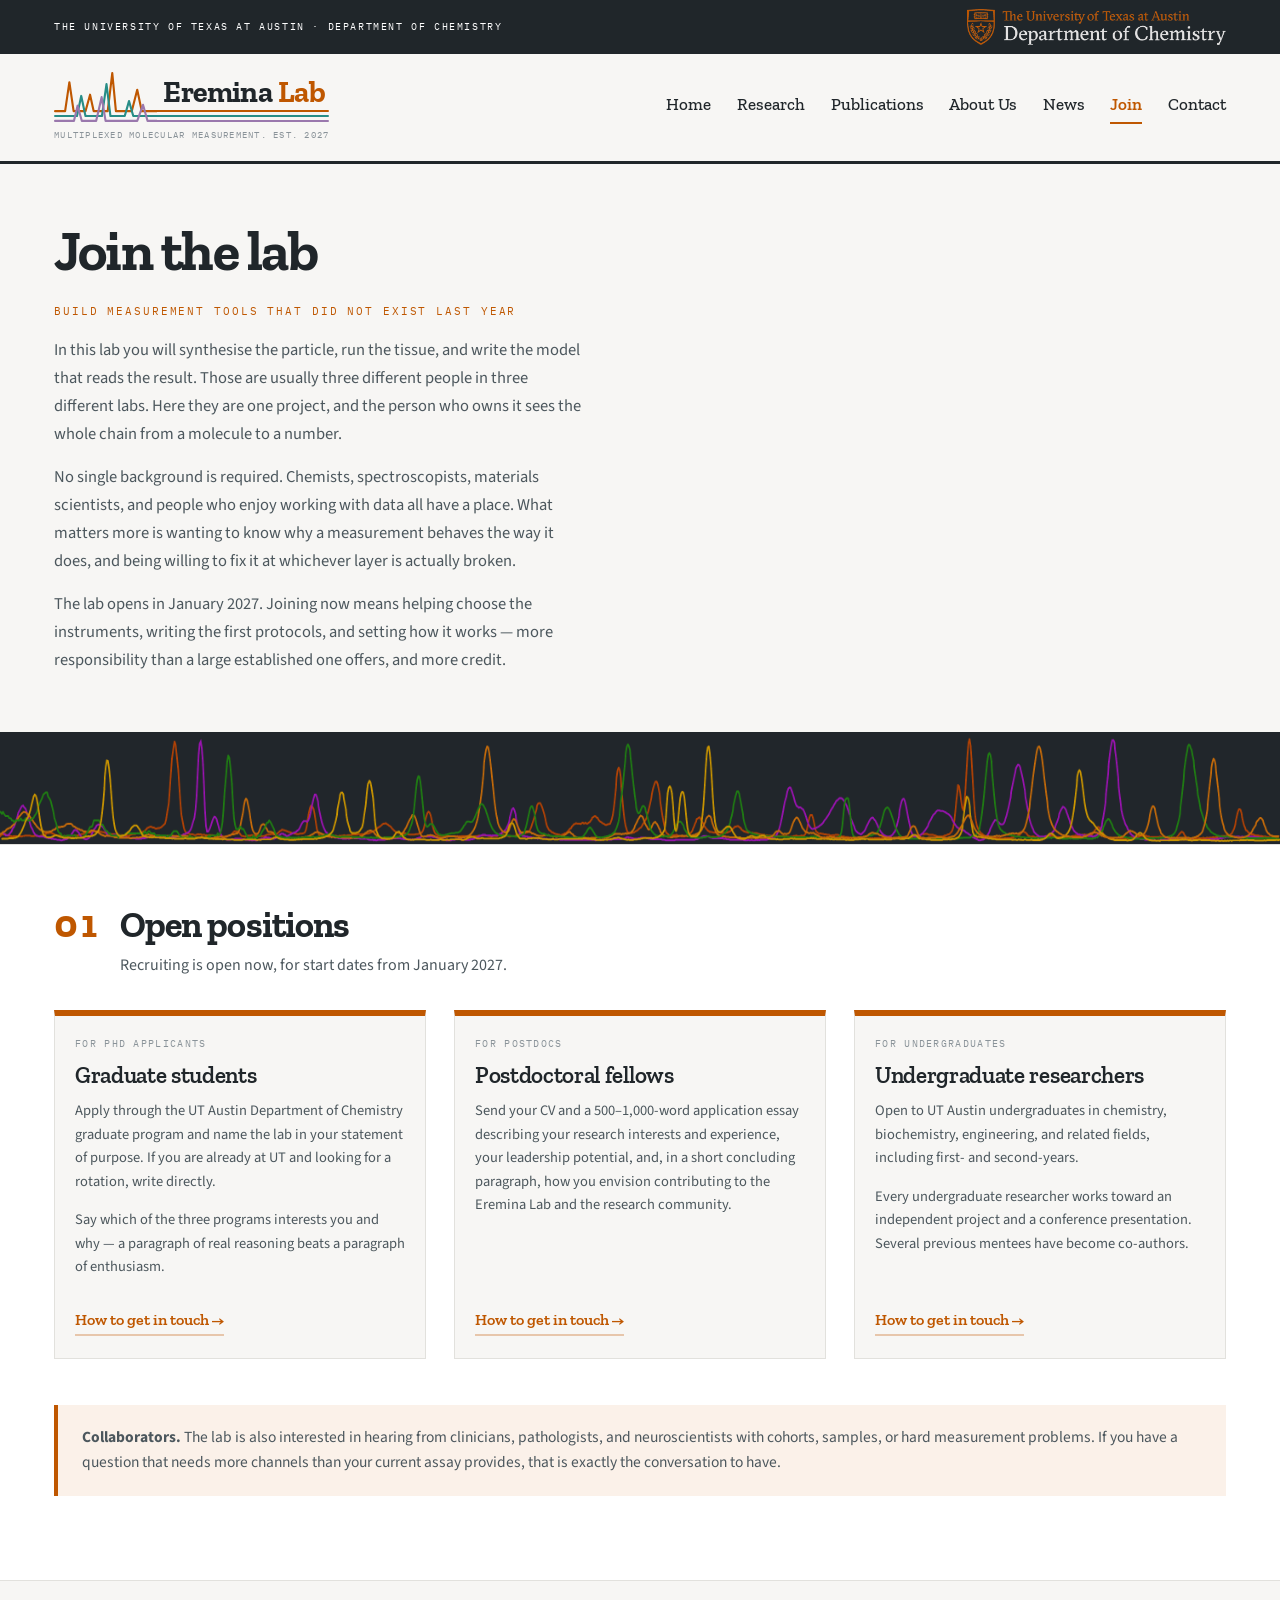
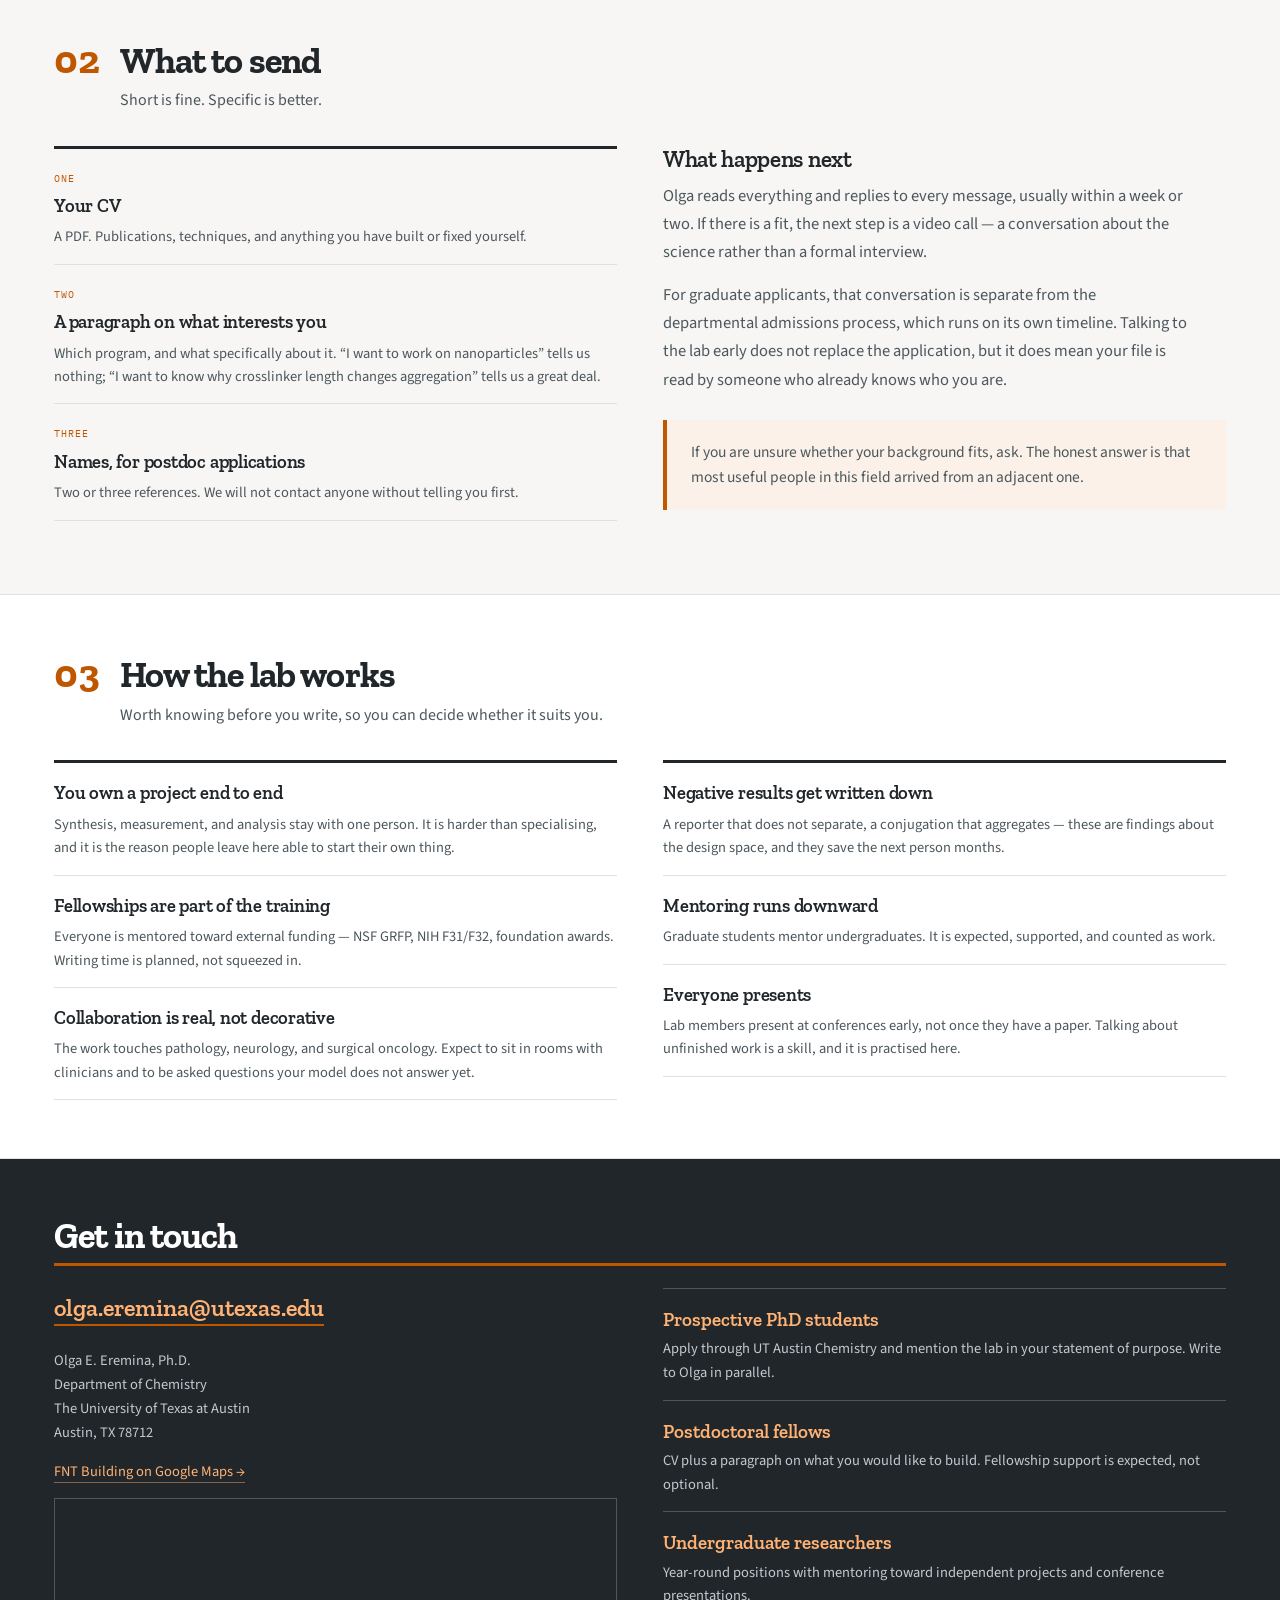
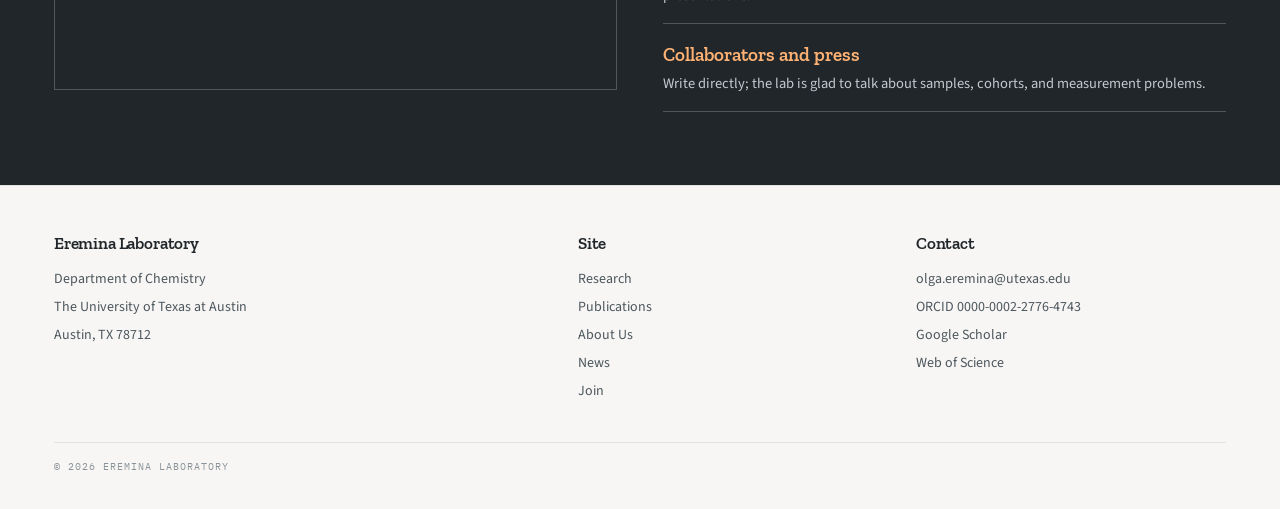
==== commit aea3550a: "Header: tagline reads Multiplexed molecular measurement. Est. 2027" ====
--- a/join.html
+++ b/join.html
@@ -28,7 +28,7 @@
     <img class="brand-mark" src="assets/logo-mark.svg" alt="" width="339" height="164">
     <b>Eremina <i>Lab</i></b>
     <span class="brand-lines" aria-hidden="true"><i></i><i></i><i></i></span>
-    <span class="brand-sub"><small>Est. 2027</small><small>Multiplexed molecular measurement</small></span>
+    <span>Multiplexed molecular measurement. Est. 2027</span>
   </a>
   <button class="navtoggle" type="button">Menu</button>
   <nav class="sitenav" aria-label="Main">
--- a/assets/site.css
+++ b/assets/site.css
@@ -109,9 +109,6 @@
   display:block; font-family:var(--mono); font-size:9px; letter-spacing:.14em;
   text-transform:uppercase; color:var(--steel); margin-top:6px;
 }
-/* "Est. 2027" under the mark, the tagline at the far end of the lines */
-.brand .brand-sub{justify-self:stretch; display:flex; justify-content:space-between; gap:18px;}
-.brand-sub small{font-size:inherit;}
 .brand .brand-lines{
   grid-row:2; grid-column:2; justify-self:stretch; position:relative; margin:0;
 }
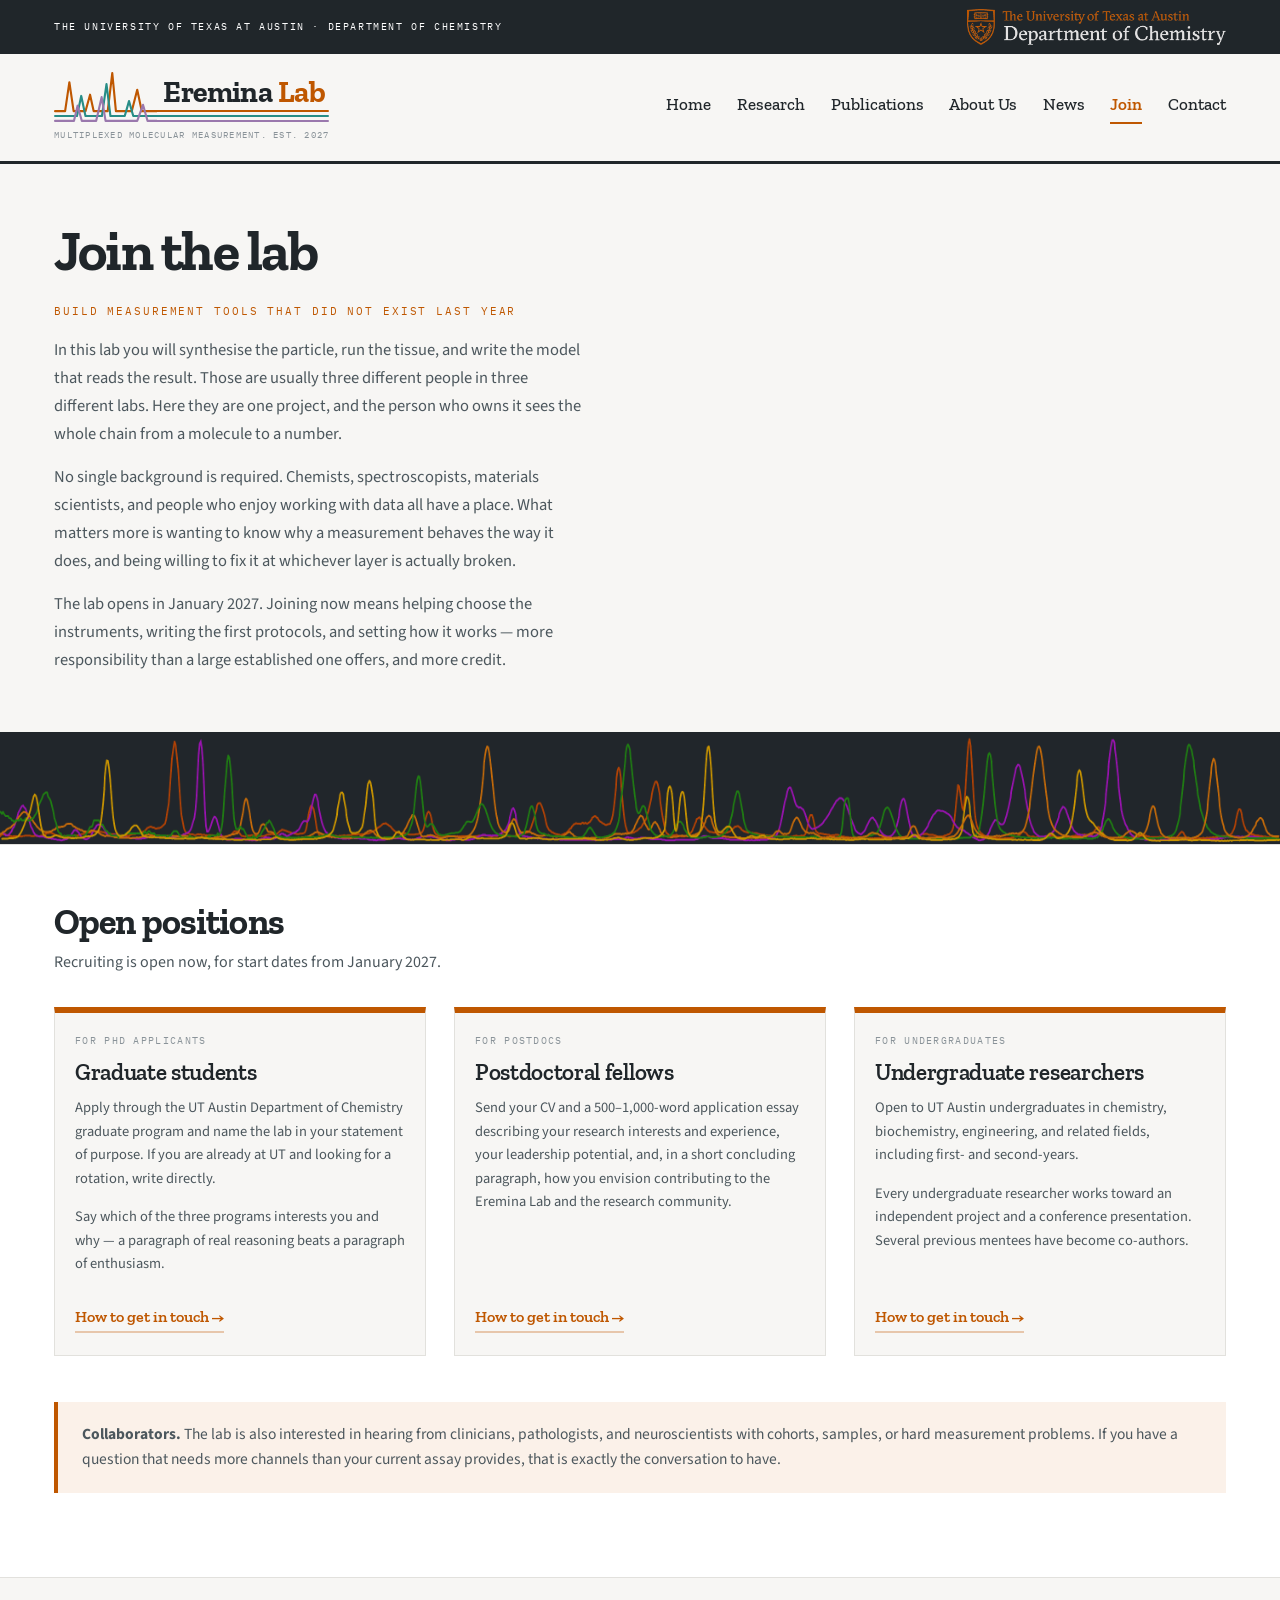
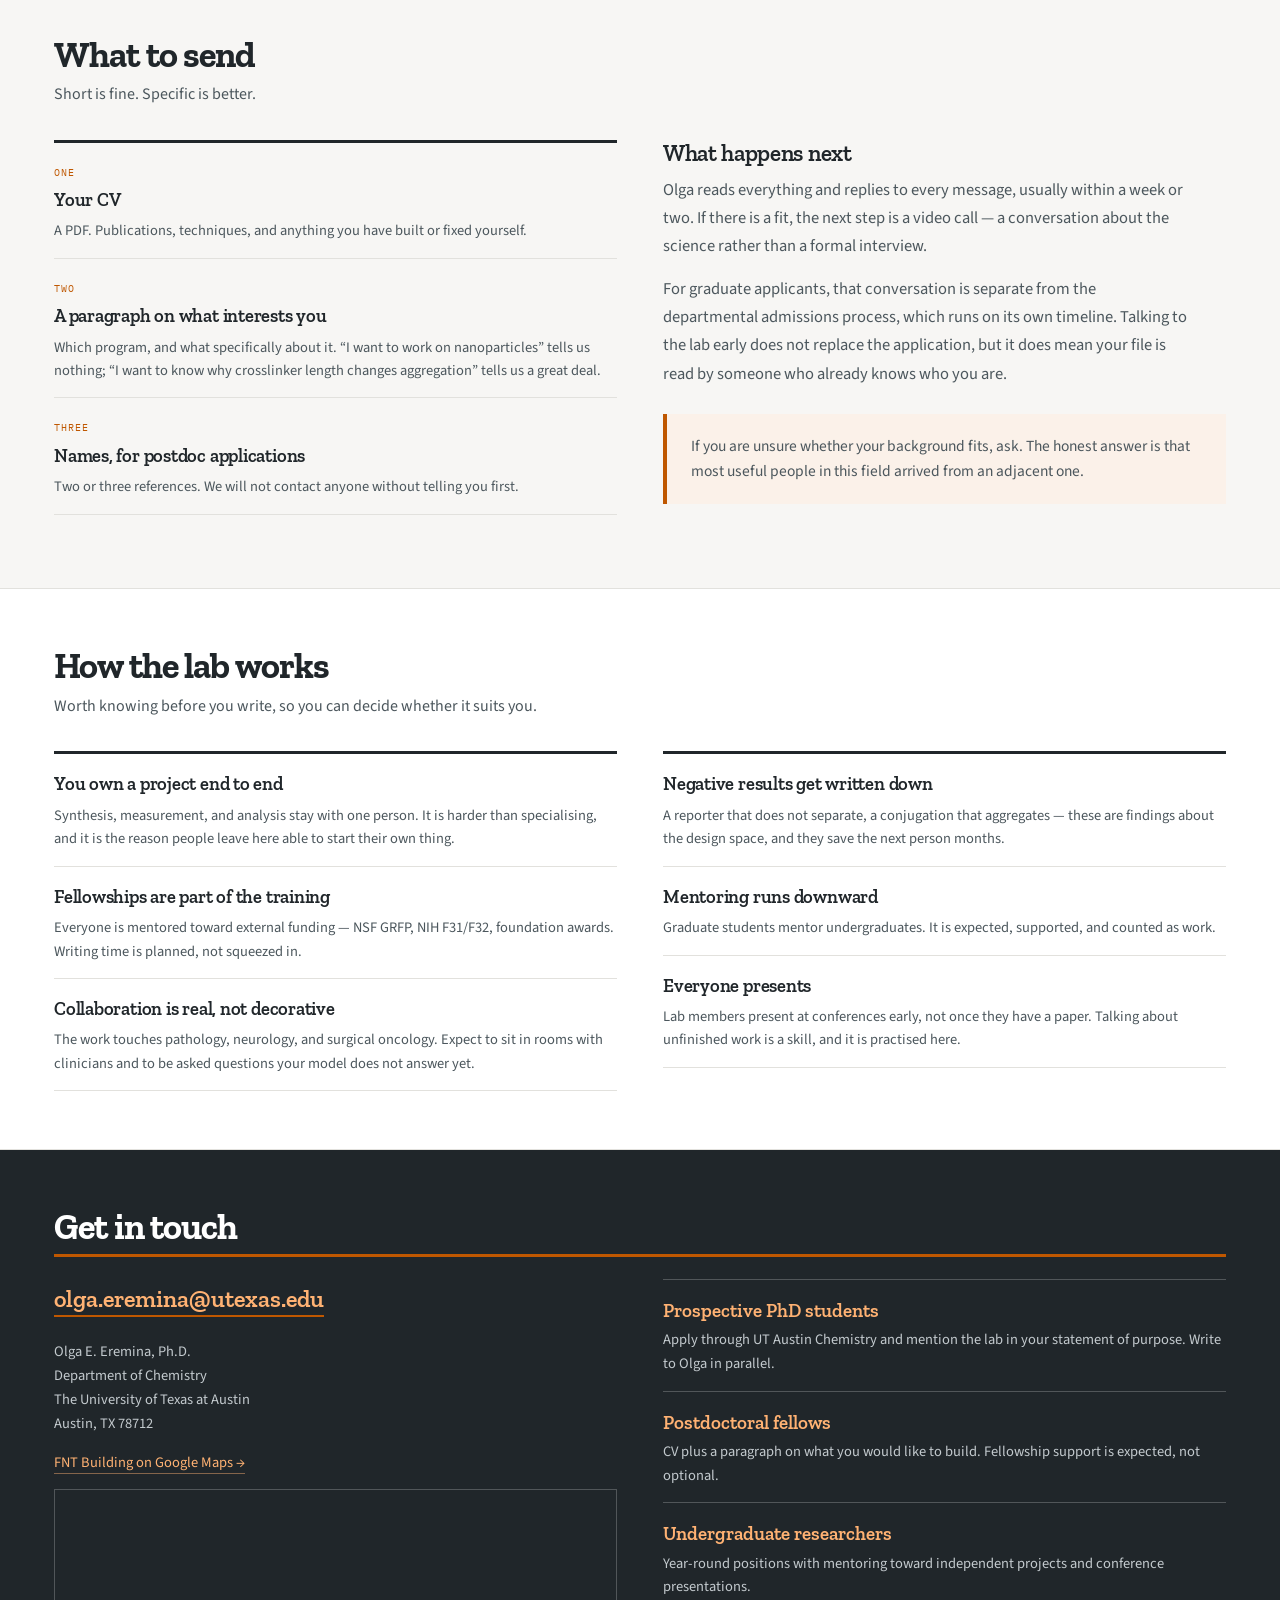
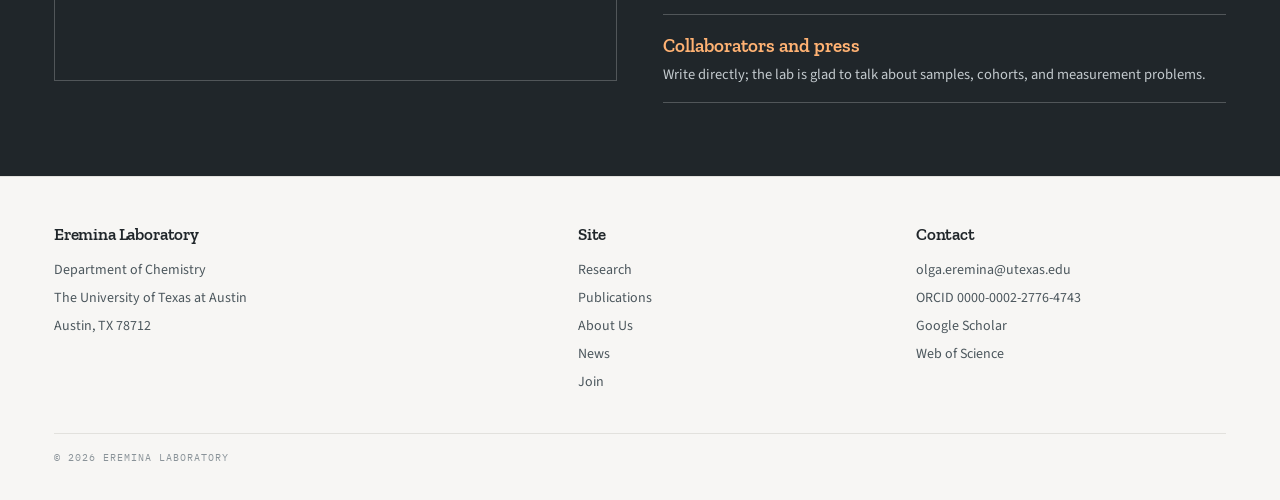
==== commit 6bf297f9: "Remove orange section numbers before section titles" ====
--- a/join.html
+++ b/join.html
@@ -67,7 +67,6 @@
   <!-- ============ positions ============ -->
   <section class="sec white" id="positions">
     <div class="sechead">
-      <span class="no">01</span>
       <div>
         <h2>Open positions</h2>
         <p>Recruiting is open now, for start dates from January 2027.</p>
@@ -107,7 +106,6 @@
   <!-- ============ what to send ============ -->
   <section class="sec">
     <div class="sechead">
-      <span class="no">02</span>
       <div>
         <h2>What to send</h2>
         <p>Short is fine. Specific is better.</p>
@@ -147,7 +145,6 @@
   <!-- ============ how the lab works ============ -->
   <section class="sec white">
     <div class="sechead">
-      <span class="no">03</span>
       <div>
         <h2>How the lab works</h2>
         <p>Worth knowing before you write, so you can decide whether it suits you.</p>
--- a/assets/site.css
+++ b/assets/site.css
@@ -190,15 +190,8 @@
 .prose a:not(.btn){color:var(--orange); text-decoration:none; border-bottom:1px solid rgba(191,87,0,.32);}
 .prose a:not(.btn):hover{border-bottom-color:var(--orange);}
 
-/* numbered section header */
-.sechead{
-  display:grid; grid-template-columns:auto 1fr; gap:20px; align-items:baseline;
-  margin-bottom:clamp(22px,3vw,32px);
-}
-.sechead .no{
-  font-family:var(--slab); font-size:clamp(26px,3.2vw,40px); font-weight:700; color:var(--orange);
-  letter-spacing:-.03em; line-height:1; font-variant-numeric:tabular-nums;
-}
+/* section header (the orange "01"-style numbers were removed, Oct 2026) */
+.sechead{margin-bottom:clamp(22px,3vw,32px);}
 .sechead p{margin:0; color:var(--body); max-width:62ch; font-size:16px;}
 
 .hrule{height:3px; background:var(--ink); margin:0 0 22px;}
@@ -290,6 +283,27 @@
 /* --------------------------------------------------------------------------
    Key facts / stats
    -------------------------------------------------------------------------- */
+/* Home: "by the numbers" band. Sits directly on the dark spectrum strip so the
+   two read as one block. */
+.stats{background:var(--ink); color:#fff; padding:clamp(34px,5vw,56px) var(--pad) clamp(26px,4vw,40px);}
+.stats-row{
+  margin:0; display:grid; grid-template-columns:repeat(5,minmax(0,1fr));
+}
+.stats-row > div{padding:20px 18px 4px 0; border-right:1px solid rgba(255,255,255,.12); margin-right:18px;}
+.stats-row > div:last-child{border-right:none; margin-right:0;}
+.stats-row dt{
+  font-family:var(--slab); font-weight:700; font-size:clamp(40px,5.4vw,68px); line-height:1;
+  letter-spacing:-.02em; color:var(--orange); font-variant-numeric:lining-nums tabular-nums;
+}
+.stats-row dd{
+  margin:10px 0 0; font-family:var(--mono); font-size:11.5px; letter-spacing:.12em;
+  text-transform:uppercase; color:#fff;
+}
+@media (max-width:820px){
+  .stats-row{grid-template-columns:repeat(2,minmax(0,1fr)); row-gap:6px;}
+  .stats-row > div{border-right:none; margin-right:0;}
+  .stats-row > div:last-child{grid-column:1 / -1;}
+}
 .keyfacts{margin:0; border-top:3px solid var(--ink);}
 .keyfacts > div{display:flex; gap:16px; align-items:baseline; padding:13px 0; border-bottom:1px solid var(--hair);}
 .keyfacts dt{
@@ -544,7 +558,6 @@
 
   .cards,.cards.two{grid-template-columns:1fr;}
   .two,.two.wide-left,.two.wide-right{grid-template-columns:1fr;}
-  .sechead{grid-template-columns:1fr; gap:6px;}
   .news li{grid-template-columns:1fr; gap:4px;}
   /* needs its own entry — .news.shots li outranks .news li above */
   .news.shots li{grid-template-columns:1fr; gap:10px;}
